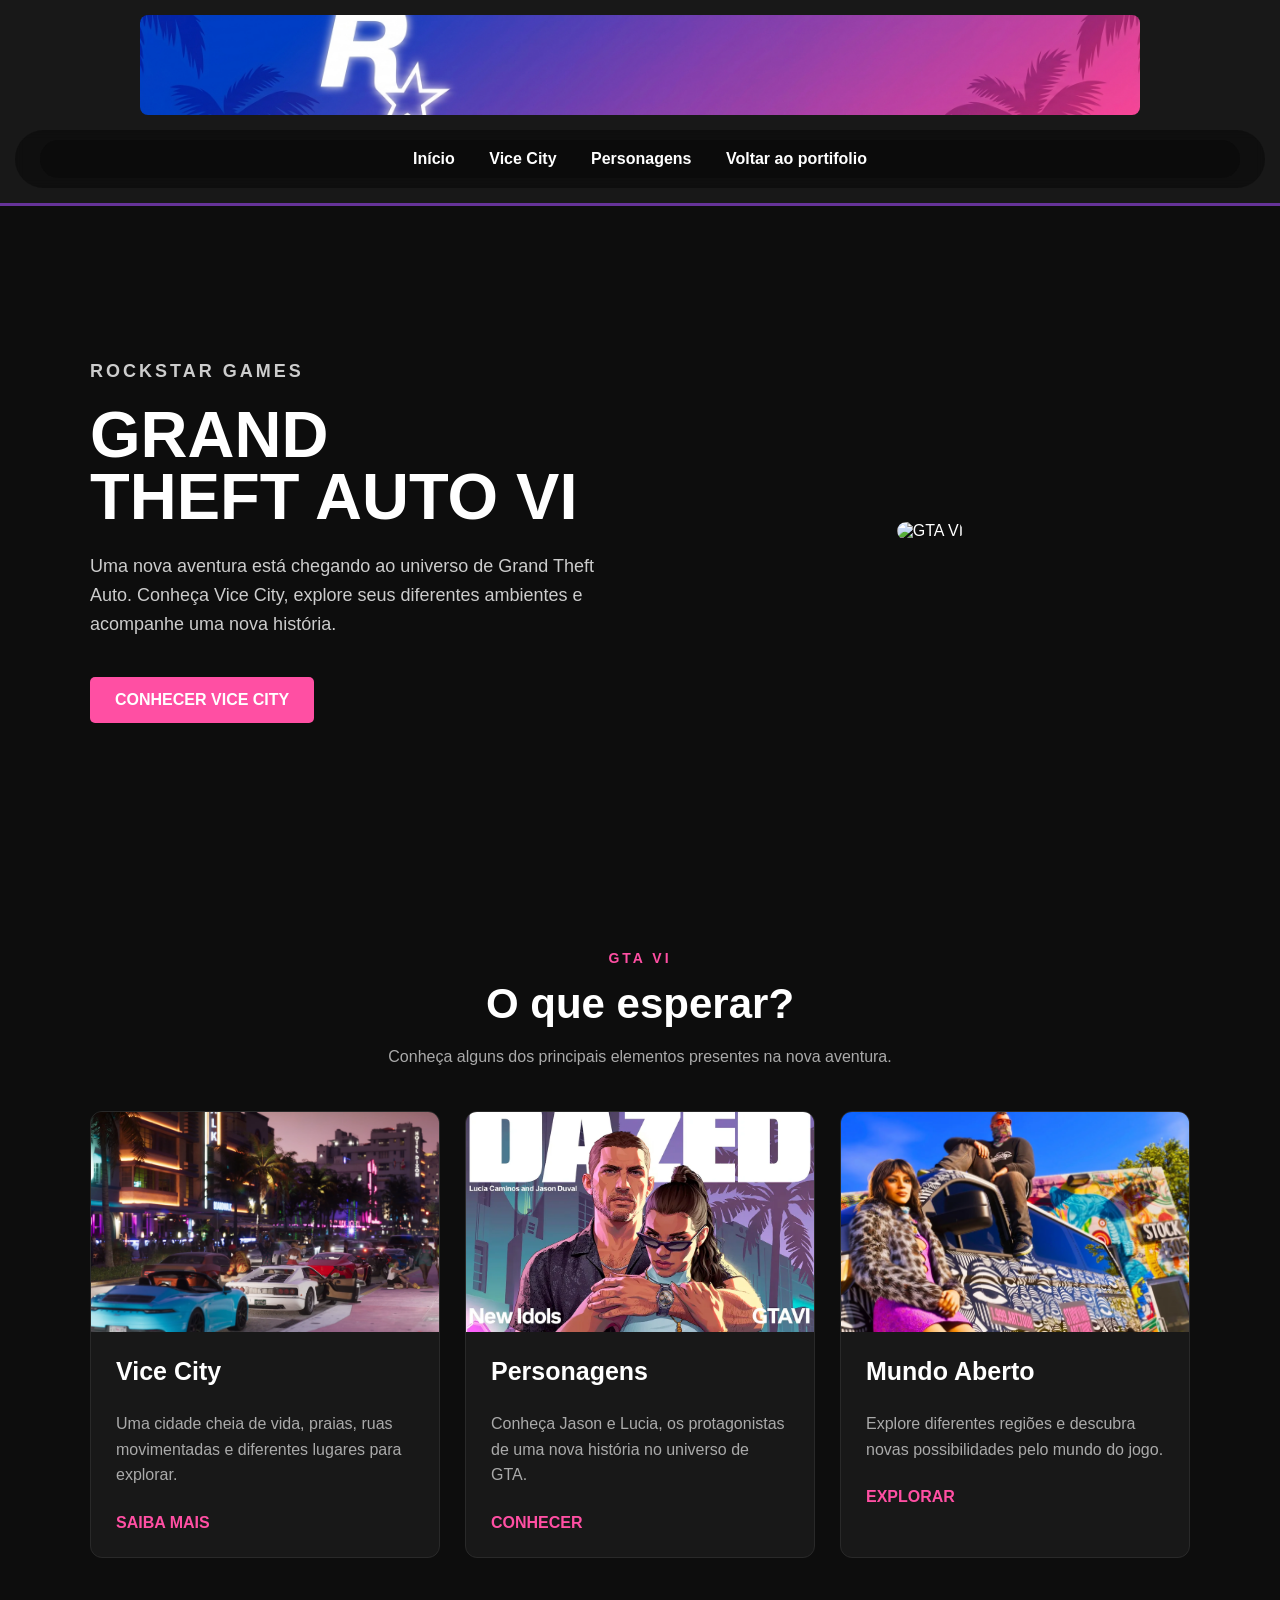
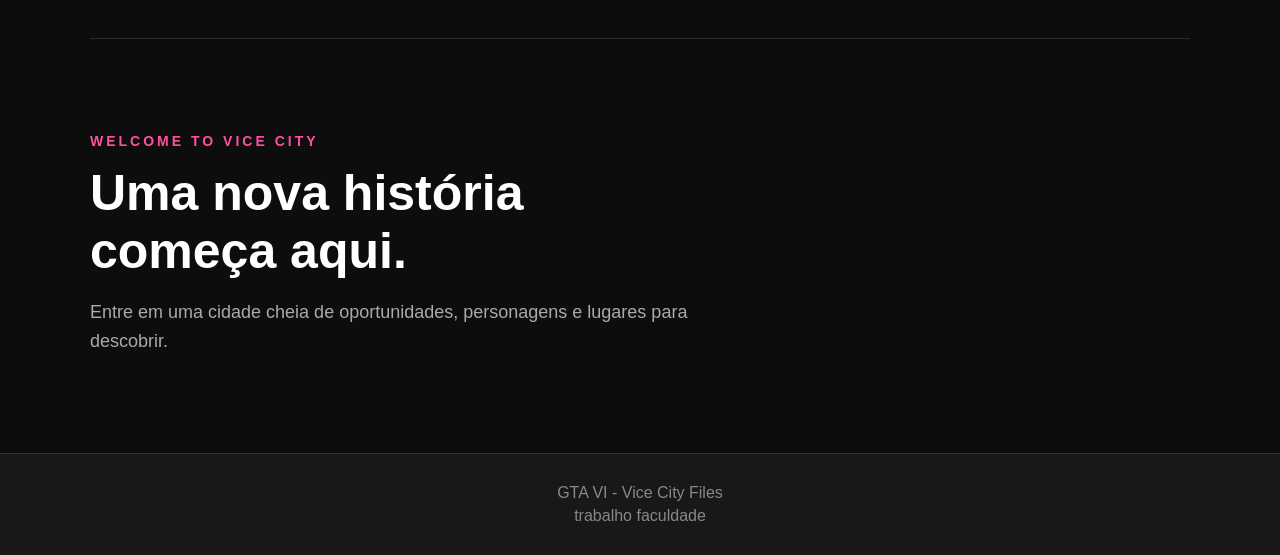
==== index.html @ 4873b263 "Primeiro commit do portfolio" ====
<!doctype html>
<html lang="pt-br">
  <head>
    <meta charset="UTF-8" />
    <meta name="viewport" content="width=device-width, initial-scale=1.0" />
    <title>GTA VI</title>

    <link rel="stylesheet" href="index.css" />
  </head>

  <body>
    <header>
      <img class = "cabecalho" src ="img/logo.jpeg" alt="cabecalho">
      

      <nav>
      <nav>
        <a href="index.html">Início</a>
        <a href="vicecity.html">Vice City</a>
        <a href="personagens.html">Personagens</a>
        <a href="portifolio.html" >Voltar ao portifolio</a>
      </nav>
    </header>

    <main>
      <section class="hero">
        <div class="texto">
          <p class="subtitulo">ROCKSTAR GAMES</p>

          <h2>GRAND<br />THEFT AUTO VI</h2>

          <p>
            Uma nova aventura está chegando ao universo de Grand Theft Auto.
            Conheça Vice City, explore seus diferentes ambientes e acompanhe uma
            nova história.
          </p>

          <a class="botao" href="vicecity.html"> CONHECER VICE CITY </a>
        </div>

        <div class="imagem">
          <img src="img/gtavi.jpg" alt="GTA VI" />
        </div>
      </section>

      <section class="destaques">
        <div class="titulo">
          <p class="subtitulo">GTA VI</p>

          <h2>O que esperar?</h2>

          <p>
            Conheça alguns dos principais elementos presentes na nova aventura.
          </p>
        </div>

        <div class="cards">
          <article class="card">
            <img src="img/cidade.jpg" alt="Vice City" />

            <div class="card-conteudo">
              <h3>Vice City</h3>

              <p>
                Uma cidade cheia de vida, praias, ruas movimentadas e diferentes
                lugares para explorar.
              </p>

              <a href="vicecity.html"> SAIBA MAIS </a>
            </div>
          </article>

          <article class="card">
            <img src="img/jasonelucia.jpg" alt="Jason" />

            <div class="card-conteudo">
              <h3>Personagens</h3>

              <p>
                Conheça Jason e Lucia, os protagonistas de uma nova história no
                universo de GTA.
              </p>

              <a href="personagens.html"> CONHECER </a>
            </div>
          </article>

          <article class="card">
            <img src="img/gta-rockstar.webp" alt="Exploração em GTA VI" />

            <div class="card-conteudo">
              <h3>Mundo Aberto</h3>

              <p>
                Explore diferentes regiões e descubra novas possibilidades pelo
                mundo do jogo.
              </p>

              <a href="explorar.html"> EXPLORAR </a>
            </div>
          </article>
        </div>
      </section>

      <section class="frase">
        <div>
          <p class="subtitulo">WELCOME TO VICE CITY</p>

          <h2>Uma nova história<br />começa aqui.</h2>

          <p>
            Entre em uma cidade cheia de oportunidades, personagens e lugares
            para descobrir.
          </p>
        </div>
      </section>
    </main>

    <footer>
      <p>GTA VI - Vice City Files</p>

      <p>trabalho faculdade</p>
    </footer>
  </body>
</html>
---- index.css ----
* {
  box-sizing: border-box;
}

html {
  scroll-behavior: smooth;
}

body {
  margin: 0;
  background-color: #0d0d0d;
  color: white;
  font-family: Arial, sans-serif;
}

header {
  background-color: #181818;
  padding: 22px;
  text-align: center;
  border-bottom: 1px solid #333;
}

header h1 {
  margin: 0 0 20px;
  font-size: 32px;
  letter-spacing: 4px;
}

nav a {
  color: white;
  text-decoration: none;
  margin: 0 15px;
  transition: 0.3s;
}

nav a:hover {
  color: #ff4fa3;
}

main {
  width: 90%;
  max-width: 1100px;
  margin: auto;
}

.hero {
  min-height: 650px;
  display: flex;
  align-items: center;
  gap: 60px;
  padding: 70px 0;
}

.texto {
  flex: 1;
  animation: aparecer 1s ease;
}

.subtitulo {
  color: #ff4fa3;
  font-size: 14px;
  font-weight: bold;
  letter-spacing: 3px;
}

.hero h2 {
  font-size: 65px;
  line-height: 0.95;
  margin: 15px 0 25px;
}

.hero p {
  color: #ccc;
  font-size: 18px;
  line-height: 1.6;
}

.botao {
  display: inline-block;
  margin-top: 20px;
  padding: 14px 25px;
  background-color: #ff4fa3;
  color: white;
  text-decoration: none;
  font-weight: bold;
  border-radius: 5px;
  transition: 0.3s;
}

.botao:hover {
  background-color: white;
  color: #111;
  transform: translateY(-4px);
}

.imagem {
  flex: 1;
  text-align: center;
  animation: subir 1s ease;
}

.imagem img {
  width: 100%;
  max-width: 550px;
  border-radius: 15px;
  transition: 0.5s;
}

.imagem img:hover {
  transform: scale(1.3);
}

.destaques {
  padding: 80px 0;
}

.titulo {
  text-align: center;
  margin-bottom: 45px;
}

.titulo h2 {
  font-size: 42px;
  margin: 10px 0 20px;
}

.titulo > p:last-child {
  color: #aaa;
}

.cards {
  display: flex;
  gap: 25px;
}

.card {
  flex: 1;
  background-color: #181818;
  border-radius: 12px;
  overflow: hidden;
  border: 1px solid #292929;
  transition: 0.4s;
}

.card:hover {
  transform: translateY(-10px);
  border-color: #ff4fa3;
}

.card img {
  width: 100%;
  height: 220px;
  object-fit: cover;
  display: block;
  transition: 0.5s;
}

.card:hover img {
  transform: scale(1.1);
}

.card-conteudo {
  padding: 25px;
}

.card h3 {
  font-size: 25px;
  margin-top: 0;
}

.card p {
  color: #aaa;
  line-height: 1.6;
}

.card a {
  display: inline-block;
  margin-top: 10px;
  color: #ff4fa3;
  text-decoration: none;
  font-weight: bold;
  transition: 0.3s;
}

.card a:hover {
  color: white;
}

.frase {
  min-height: 400px;
  display: flex;
  align-items: center;
  padding: 80px 0;
  border-top: 1px solid #292929;
}

.frase h2 {
  font-size: 50px;
  margin: 15px 0;
}

.frase p:last-child {
  color: #aaa;
  font-size: 18px;
  line-height: 1.6;
  max-width: 600px;
}

footer {
  background-color: #181818;
  text-align: center;
  padding: 25px;
  border-top: 1px solid #333;
}

footer p {
  color: #888;
  margin: 5px;
}

@keyframes aparecer {
  from {
    opacity: 0;
    transform: translateX(-40px);
  }

  to {
    opacity: 1;
    transform: translateX(0);
  }
}

@keyframes subir {
  from {
    opacity: 0;
    transform: translateY(40px);
  }

  to {
    opacity: 1;
    transform: translateY(0);
  }
}

@media (max-width: 700px) {
  .hero {
    flex-direction: column;
    text-align: center;
  }

  .hero h2 {
    font-size: 45px;
  }

  .cards {
    flex-direction: column;
  }

  .imagem img:hover {
    transform: scale(1.08);
  }

  .frase h2 {
    font-size: 38px;
  }

  nav a {
    margin: 0 5px;
  }
}
header {
  background-color: #181818;
  padding: 15px;
  text-align: center;
  border-bottom: solid rebeccapurple;
}

.cabecalho {
  width: 100%;
  max-width: 1000px;
  height: 100px;
  object-fit: cover;
  display: block;
  margin: 0 auto 15px;
  border-radius: 8px;
}

nav {
  background-color: rgba(13, 13, 13, 0.75);
  padding: 10px 25px;
  border-radius: 30px;
  backdrop-filter: blur(4px);
}

nav a {
  color: white;
  text-decoration: none;
  margin: 0 15px;
  font-weight: bold;
  transition: 0.3s;
}

nav a:hover {
  color: #ff4fa3;
}
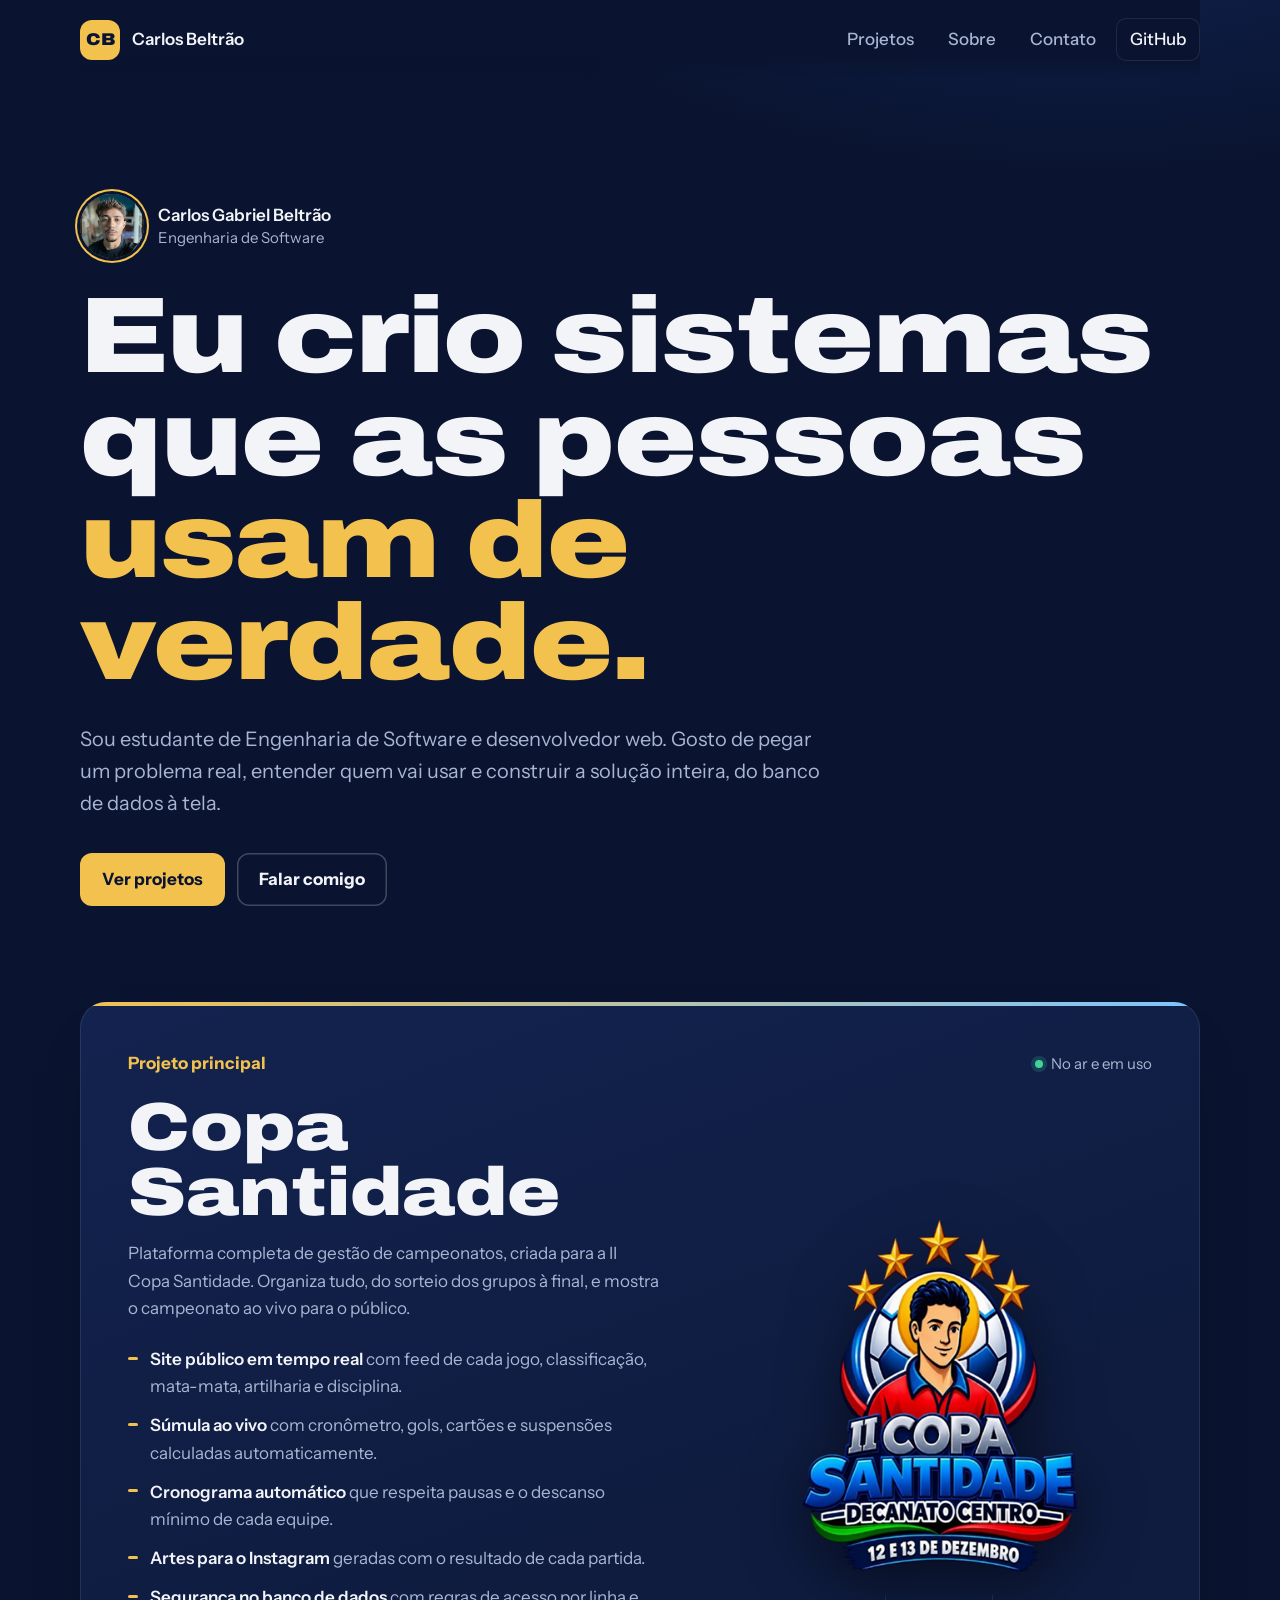
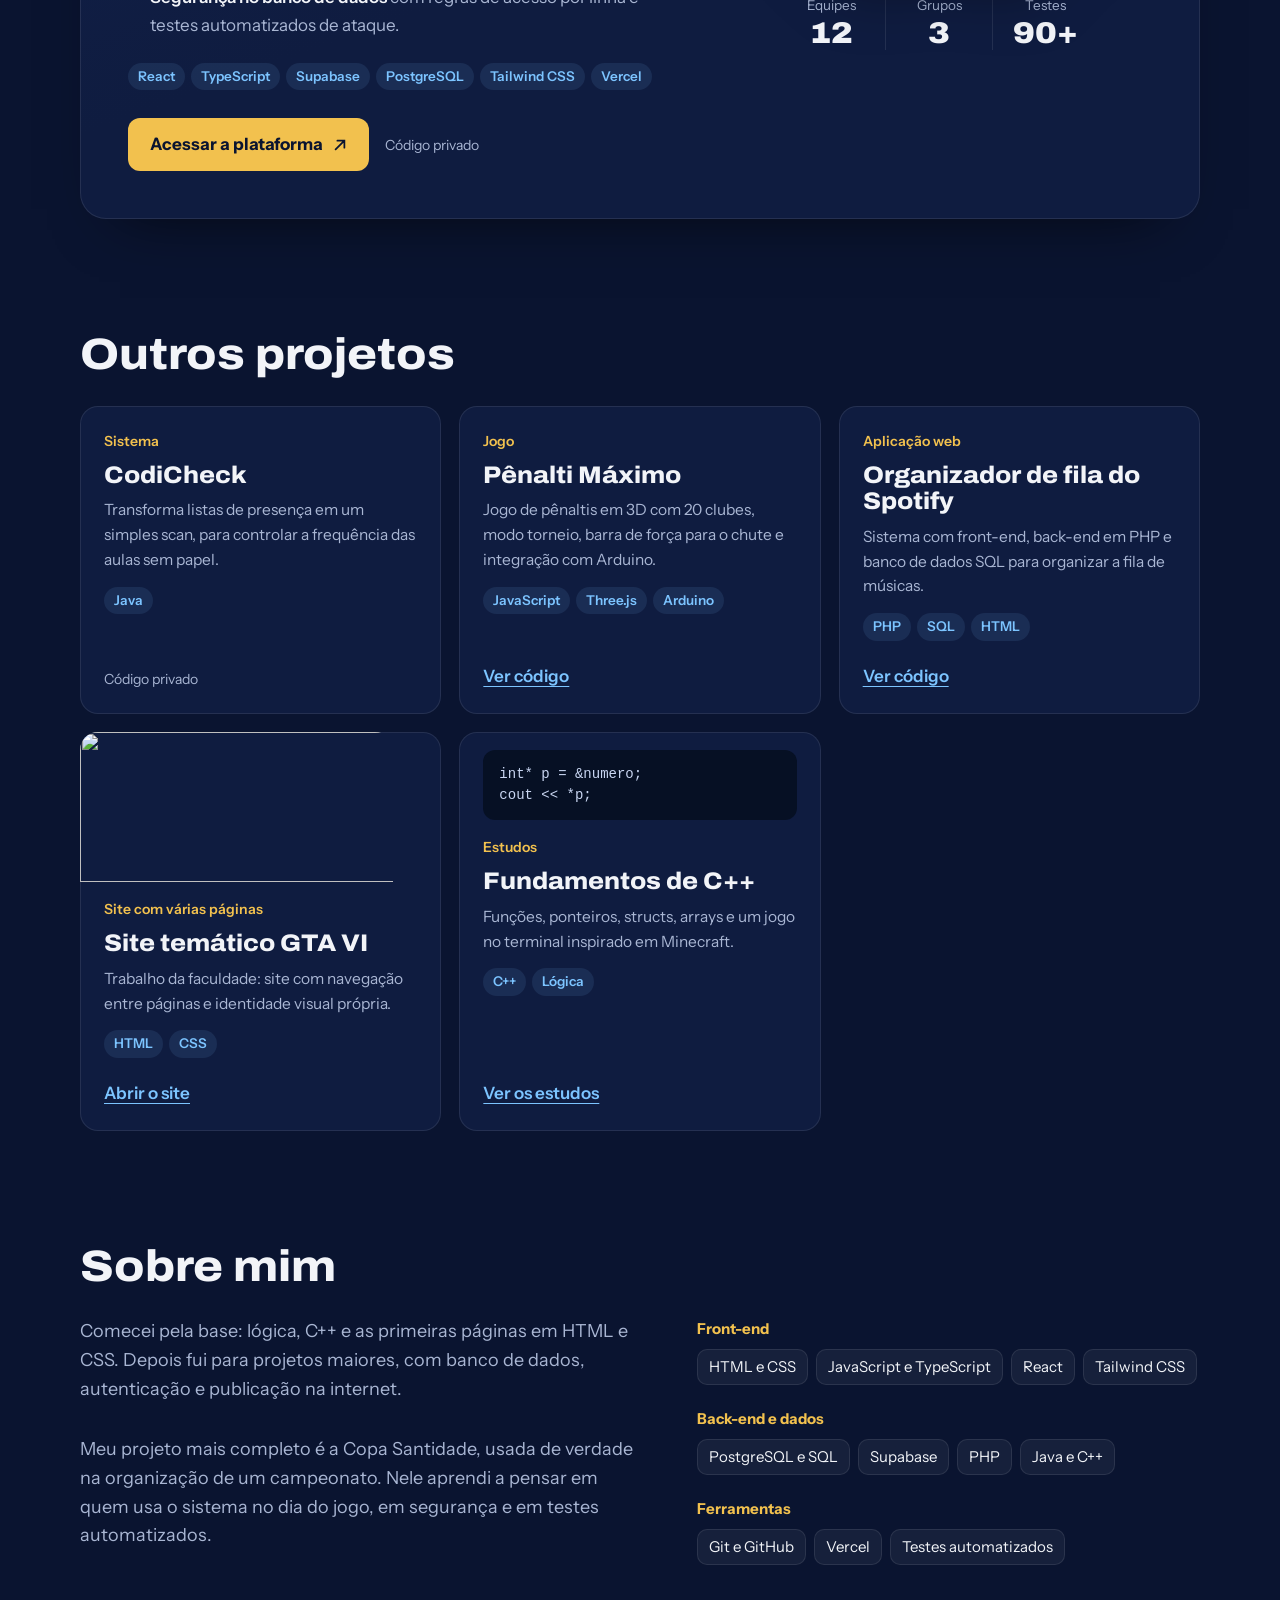
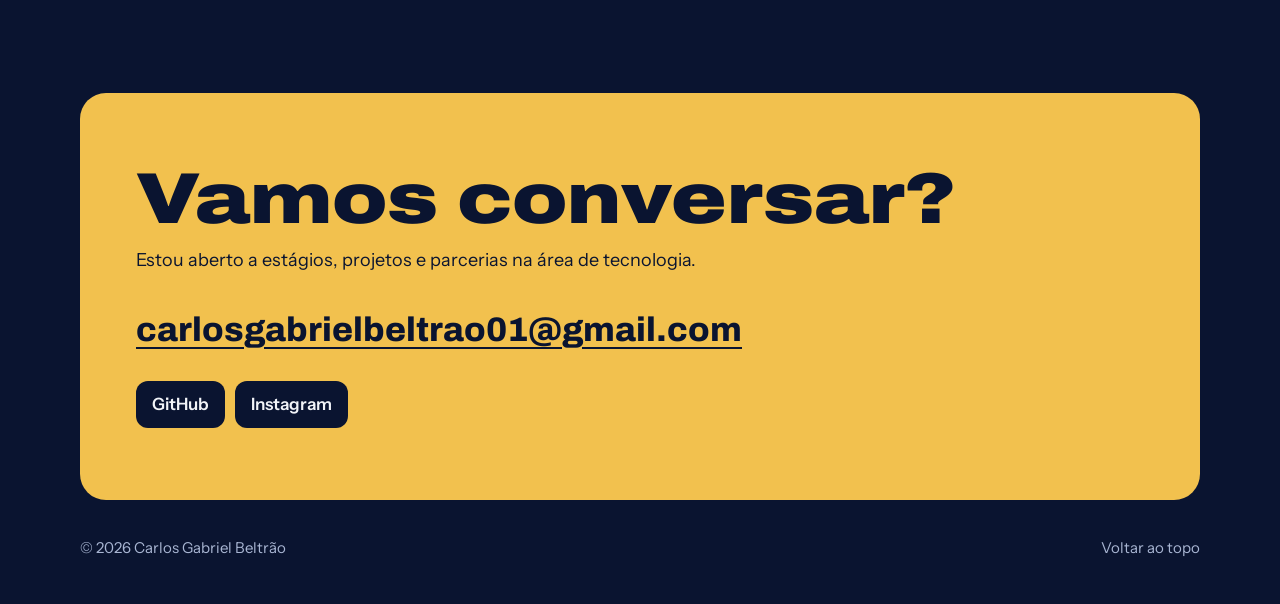
==== commit 5fe53c9f: "Novo portfólio Portfólio redesenhado como página principal, com a Copa Santidade em destaque, projet" ====
--- a/index.html
+++ b/index.html
@@ -1,125 +1,218 @@
-<!doctype html>
-<html lang="pt-br">
-  <head>
-    <meta charset="UTF-8" />
-    <meta name="viewport" content="width=device-width, initial-scale=1.0" />
-    <title>GTA VI</title>
-
-    <link rel="stylesheet" href="index.css" />
-  </head>
-
-  <body>
-    <header>
-      <img class = "cabecalho" src ="img/logo.jpeg" alt="cabecalho">
-      
-
-      <nav>
-      <nav>
-        <a href="index.html">Início</a>
-        <a href="vicecity.html">Vice City</a>
-        <a href="personagens.html">Personagens</a>
-        <a href="portifolio.html" >Voltar ao portifolio</a>
-      </nav>
-    </header>
-
-    <main>
-      <section class="hero">
-        <div class="texto">
-          <p class="subtitulo">ROCKSTAR GAMES</p>
-
-          <h2>GRAND<br />THEFT AUTO VI</h2>
-
+<!DOCTYPE html>
+<html lang="pt-BR">
+<head>
+  <meta charset="UTF-8">
+  <meta name="viewport" content="width=device-width, initial-scale=1.0">
+  <title>Carlos Gabriel Beltrão | Desenvolvedor</title>
+  <meta name="description" content="Portfólio de Carlos Gabriel Beltrão, estudante de Engenharia de Software e desenvolvedor web. Criador da plataforma Copa Santidade.">
+  <meta name="theme-color" content="#0a1430">
+  <meta property="og:title" content="Carlos Gabriel Beltrão | Desenvolvedor">
+  <meta property="og:description" content="Estudante de Engenharia de Software e desenvolvedor web. Criador da plataforma Copa Santidade.">
+  <meta property="og:image" content="img/carlos.jpg">
+  <link rel="icon" href="img/carlos.jpg">
+  <link rel="preconnect" href="https://fonts.googleapis.com">
+  <link rel="preconnect" href="https://fonts.gstatic.com" crossorigin>
+  <link href="https://fonts.googleapis.com/css2?family=Archivo:wdth,wght@62..125,500..900&family=Instrument+Sans:wght@400;500;600;700&display=swap" rel="stylesheet">
+  <link rel="stylesheet" href="portfolio.css">
+</head>
+
+<body>
+  <a class="pular" href="#conteudo">Pular para o conteúdo</a>
+
+  <header class="topo">
+    <a href="#inicio" class="marca" aria-label="Início">
+      <span class="marca-sigla">CB</span>
+      <span class="marca-nome">Carlos Beltrão</span>
+    </a>
+
+    <button class="menu-botao" type="button" aria-expanded="false" aria-controls="menu">
+      <span class="sr">Abrir menu</span>
+      <span class="menu-linhas" aria-hidden="true"></span>
+    </button>
+
+    <nav id="menu" class="menu" aria-label="Navegação principal">
+      <a href="#projetos">Projetos</a>
+      <a href="#sobre">Sobre</a>
+      <a href="#contato">Contato</a>
+      <a class="menu-destaque" href="https://github.com/engsCarlosBeltrao" target="_blank" rel="noopener noreferrer">GitHub</a>
+    </nav>
+  </header>
+
+  <main id="conteudo">
+
+    <section class="hero" id="inicio">
+      <div class="hero-pessoa">
+        <img src="img/carlos.jpg" alt="Foto de Carlos Gabriel Beltrão" width="96" height="96">
+        <p>Carlos Gabriel Beltrão<br><span>Engenharia de Software</span></p>
+      </div>
+
+      <h1>Eu crio sistemas que as pessoas <em>usam de verdade.</em></h1>
+
+      <p class="hero-texto">
+        Sou estudante de Engenharia de Software e desenvolvedor web. Gosto de pegar um problema real,
+        entender quem vai usar e construir a solução inteira, do banco de dados à tela.
+      </p>
+
+      <div class="hero-acoes">
+        <a class="botao" href="#projetos">Ver projetos</a>
+        <a class="botao botao-linha" href="#contato">Falar comigo</a>
+      </div>
+    </section>
+
+    <section class="destaque" id="projetos" aria-labelledby="titulo-copa">
+      <div class="destaque-cabeca">
+        <p class="rotulo">Projeto principal</p>
+        <p class="destaque-status"><span class="ponto" aria-hidden="true"></span>No ar e em uso</p>
+      </div>
+
+      <div class="destaque-corpo">
+        <div class="destaque-texto">
+          <h2 id="titulo-copa">Copa Santidade</h2>
+          <p class="destaque-resumo">
+            Plataforma completa de gestão de campeonatos, criada para a II Copa Santidade.
+            Organiza tudo, do sorteio dos grupos à final, e mostra o campeonato ao vivo para o público.
+          </p>
+
+          <ul class="lista-recursos">
+            <li><strong>Site público em tempo real</strong> com feed de cada jogo, classificação, mata-mata, artilharia e disciplina.</li>
+            <li><strong>Súmula ao vivo</strong> com cronômetro, gols, cartões e suspensões calculadas automaticamente.</li>
+            <li><strong>Cronograma automático</strong> que respeita pausas e o descanso mínimo de cada equipe.</li>
+            <li><strong>Artes para o Instagram</strong> geradas com o resultado de cada partida.</li>
+            <li><strong>Segurança no banco de dados</strong> com regras de acesso por linha e testes automatizados de ataque.</li>
+          </ul>
+
+          <ul class="tags" aria-label="Tecnologias">
+            <li>React</li><li>TypeScript</li><li>Supabase</li><li>PostgreSQL</li><li>Tailwind CSS</li><li>Vercel</li>
+          </ul>
+
+          <div class="destaque-acoes">
+            <a class="botao" href="https://copa-santidade.vercel.app" target="_blank" rel="noopener noreferrer">
+              Acessar a plataforma
+              <svg viewBox="0 0 16 16" aria-hidden="true"><path d="M5 3h8v8M13 3 3 13" /></svg>
+            </a>
+            <span class="nota">Código privado</span>
+          </div>
+        </div>
+
+        <figure class="destaque-visual" aria-hidden="true">
+          <img src="img/copa-santidade.png" alt="" width="360" height="360">
+          <dl class="numeros">
+            <div><dt>Equipes</dt><dd>12</dd></div>
+            <div><dt>Grupos</dt><dd>3</dd></div>
+            <div><dt>Testes</dt><dd>90+</dd></div>
+          </dl>
+        </figure>
+      </div>
+    </section>
+
+    <section class="projetos" aria-labelledby="titulo-projetos">
+      <h2 class="titulo-secao" id="titulo-projetos">Outros projetos</h2>
+
+      <div class="grade">
+        <article class="cartao">
+          <p class="cartao-tipo">Sistema</p>
+          <h3>CodiCheck</h3>
+          <p>Transforma listas de presença em um simples scan, para controlar a frequência das aulas sem papel.</p>
+          <ul class="tags"><li>Java</li></ul>
+          <p class="cartao-links"><span class="nota">Código privado</span></p>
+        </article>
+
+        <article class="cartao">
+          <p class="cartao-tipo">Jogo</p>
+          <h3>Pênalti Máximo</h3>
+          <p>Jogo de pênaltis em 3D com 20 clubes, modo torneio, barra de força para o chute e integração com Arduino.</p>
+          <ul class="tags"><li>JavaScript</li><li>Three.js</li><li>Arduino</li></ul>
+          <p class="cartao-links"><a href="https://github.com/engsCarlosBeltrao/Penalti-maximo" target="_blank" rel="noopener noreferrer">Ver código</a></p>
+        </article>
+
+        <article class="cartao">
+          <p class="cartao-tipo">Aplicação web</p>
+          <h3>Organizador de fila do Spotify</h3>
+          <p>Sistema com front-end, back-end em PHP e banco de dados SQL para organizar a fila de músicas.</p>
+          <ul class="tags"><li>PHP</li><li>SQL</li><li>HTML</li></ul>
+          <p class="cartao-links"><a href="https://github.com/engsCarlosBeltrao/Organizador-de-fila-spotify" target="_blank" rel="noopener noreferrer">Ver código</a></p>
+        </article>
+
+
+        <article class="cartao cartao-imagem">
+          <img src="img/gtavi.jpg" alt="" loading="lazy">
+          <p class="cartao-tipo">Site com várias páginas</p>
+          <h3>Site temático GTA VI</h3>
+          <p>Trabalho da faculdade: site com navegação entre páginas e identidade visual própria.</p>
+          <ul class="tags"><li>HTML</li><li>CSS</li></ul>
+          <p class="cartao-links"><a href="gta6.html">Abrir o site</a></p>
+        </article>
+
+        <article class="cartao cartao-codigo">
+          <pre aria-hidden="true"><code>int* p = &amp;numero;
+cout &lt;&lt; *p;</code></pre>
+          <p class="cartao-tipo">Estudos</p>
+          <h3>Fundamentos de C++</h3>
+          <p>Funções, ponteiros, structs, arrays e um jogo no terminal inspirado em Minecraft.</p>
+          <ul class="tags"><li>C++</li><li>Lógica</li></ul>
+          <p class="cartao-links"><a href="cpp.html">Ver os estudos</a></p>
+        </article>
+      </div>
+    </section>
+
+    <section class="sobre" id="sobre" aria-labelledby="titulo-sobre">
+      <h2 class="titulo-secao" id="titulo-sobre">Sobre mim</h2>
+
+      <div class="sobre-colunas">
+        <div class="sobre-texto">
           <p>
-            Uma nova aventura está chegando ao universo de Grand Theft Auto.
-            Conheça Vice City, explore seus diferentes ambientes e acompanhe uma
-            nova história.
+            Comecei pela base: lógica, C++ e as primeiras páginas em HTML e CSS. Depois fui para projetos maiores,
+            com banco de dados, autenticação e publicação na internet.
           </p>
-
-          <a class="botao" href="vicecity.html"> CONHECER VICE CITY </a>
-        </div>
-
-        <div class="imagem">
-          <img src="img/gtavi.jpg" alt="GTA VI" />
-        </div>
-      </section>
-
-      <section class="destaques">
-        <div class="titulo">
-          <p class="subtitulo">GTA VI</p>
-
-          <h2>O que esperar?</h2>
-
           <p>
-            Conheça alguns dos principais elementos presentes na nova aventura.
+            Meu projeto mais completo é a Copa Santidade, usada de verdade na organização de um campeonato.
+            Nele aprendi a pensar em quem usa o sistema no dia do jogo, em segurança e em testes automatizados.
           </p>
         </div>
 
-        <div class="cards">
-          <article class="card">
-            <img src="img/cidade.jpg" alt="Vice City" />
-
-            <div class="card-conteudo">
-              <h3>Vice City</h3>
-
-              <p>
-                Uma cidade cheia de vida, praias, ruas movimentadas e diferentes
-                lugares para explorar.
-              </p>
-
-              <a href="vicecity.html"> SAIBA MAIS </a>
-            </div>
-          </article>
-
-          <article class="card">
-            <img src="img/jasonelucia.jpg" alt="Jason" />
-
-            <div class="card-conteudo">
-              <h3>Personagens</h3>
-
-              <p>
-                Conheça Jason e Lucia, os protagonistas de uma nova história no
-                universo de GTA.
-              </p>
-
-              <a href="personagens.html"> CONHECER </a>
-            </div>
-          </article>
-
-          <article class="card">
-            <img src="img/gta-rockstar.webp" alt="Exploração em GTA VI" />
-
-            <div class="card-conteudo">
-              <h3>Mundo Aberto</h3>
-
-              <p>
-                Explore diferentes regiões e descubra novas possibilidades pelo
-                mundo do jogo.
-              </p>
-
-              <a href="explorar.html"> EXPLORAR </a>
-            </div>
-          </article>
+        <div class="habilidades">
+          <div>
+            <h3>Front-end</h3>
+            <ul><li>HTML e CSS</li><li>JavaScript e TypeScript</li><li>React</li><li>Tailwind CSS</li></ul>
+          </div>
+          <div>
+            <h3>Back-end e dados</h3>
+            <ul><li>PostgreSQL e SQL</li><li>Supabase</li><li>PHP</li><li>Java e C++</li></ul>
+          </div>
+          <div>
+            <h3>Ferramentas</h3>
+            <ul><li>Git e GitHub</li><li>Vercel</li><li>Testes automatizados</li></ul>
+          </div>
         </div>
-      </section>
-
-      <section class="frase">
-        <div>
-          <p class="subtitulo">WELCOME TO VICE CITY</p>
-
-          <h2>Uma nova história<br />começa aqui.</h2>
-
-          <p>
-            Entre em uma cidade cheia de oportunidades, personagens e lugares
-            para descobrir.
-          </p>
-        </div>
-      </section>
-    </main>
-
-    <footer>
-      <p>GTA VI - Vice City Files</p>
-
-      <p>trabalho faculdade</p>
-    </footer>
-  </body>
+      </div>
+    </section>
+
+    <section class="contato" id="contato" aria-labelledby="titulo-contato">
+      <h2 id="titulo-contato">Vamos conversar?</h2>
+      <p>Estou aberto a estágios, projetos e parcerias na área de tecnologia.</p>
+      <a class="contato-email" href="mailto:carlosgabrielbeltrao01@gmail.com">carlosgabrielbeltrao01@gmail.com</a>
+      <ul class="contato-redes">
+        <li><a href="https://github.com/engsCarlosBeltrao" target="_blank" rel="noopener noreferrer">GitHub</a></li>
+        <li><a href="https://www.instagram.com/gabriel_beltraozz/" target="_blank" rel="noopener noreferrer">Instagram</a></li>
+      </ul>
+    </section>
+  </main>
+
+  <footer class="rodape">
+    <p>© 2026 Carlos Gabriel Beltrão</p>
+    <a href="#inicio">Voltar ao topo</a>
+  </footer>
+
+  <script>
+    const botao = document.querySelector('.menu-botao');
+    const menu = document.getElementById('menu');
+    const fechar = () => { botao.setAttribute('aria-expanded', 'false'); menu.classList.remove('aberto'); };
+    botao.addEventListener('click', () => {
+      const aberto = botao.getAttribute('aria-expanded') === 'true';
+      botao.setAttribute('aria-expanded', String(!aberto));
+      menu.classList.toggle('aberto', !aberto);
+    });
+    menu.querySelectorAll('a').forEach((a) => a.addEventListener('click', fechar));
+  </script>
+</body>
 </html>
--- a/portfolio.css
+++ b/portfolio.css
@@ -0,0 +1,216 @@
+:root {
+  --fundo: #0a1430;
+  --fundo-2: #0f1c40;
+  --superficie: #13234f;
+  --linha: rgb(255 255 255 / 0.09);
+  --texto: #f2f4f8;
+  --texto-2: #a9b6d3;
+  --ouro: #f2c14e;
+  --azul: #7cc4ff;
+  --display: "Archivo", "Arial Narrow", sans-serif;
+  --corpo: "Instrument Sans", system-ui, sans-serif;
+  --largura: 1120px;
+  --raio: 18px;
+}
+
+* { box-sizing: border-box; margin: 0; padding: 0; }
+html { scroll-behavior: smooth; scroll-padding-top: 88px; }
+body {
+  background:
+    radial-gradient(60rem 30rem at 85% -10rem, rgb(47 107 255 / 0.18), transparent 70%),
+    var(--fundo);
+  background-repeat: no-repeat;
+  color: var(--texto);
+  font-family: var(--corpo);
+  font-size: 17px;
+  line-height: 1.6;
+  -webkit-font-smoothing: antialiased;
+}
+img { display: block; max-width: 100%; }
+a { color: inherit; }
+ul { list-style: none; }
+:focus-visible { outline: 2px solid var(--azul); outline-offset: 3px; border-radius: 6px; }
+::selection { background: var(--ouro); color: var(--fundo); }
+
+.sr { position: absolute; width: 1px; height: 1px; overflow: hidden; clip: rect(0 0 0 0); }
+.pular { position: absolute; left: 16px; top: -60px; z-index: 50; padding: 10px 16px; border-radius: 10px; background: var(--ouro); color: var(--fundo); font-weight: 700; text-decoration: none; }
+.pular:focus { top: 12px; }
+
+main, .topo, .rodape { width: min(var(--largura), 100% - 32px); margin-inline: auto; }
+
+/* Topo */
+.topo {
+  position: sticky; top: 0; z-index: 20;
+  display: flex; align-items: center; justify-content: space-between; gap: 16px;
+  padding: 18px 0;
+  background: linear-gradient(var(--fundo) 70%, transparent);
+}
+.marca { display: inline-flex; align-items: center; gap: 12px; text-decoration: none; }
+.marca-sigla {
+  display: grid; place-items: center; width: 40px; height: 40px; border-radius: 12px;
+  background: var(--ouro); color: var(--fundo);
+  font-family: var(--display); font-weight: 900; font-stretch: 112%; font-size: 17px;
+}
+.marca-nome { font-weight: 600; }
+.menu { display: flex; align-items: center; gap: 6px; }
+.menu a { padding: 8px 14px; border-radius: 10px; color: var(--texto-2); font-weight: 500; text-decoration: none; transition: color .15s, background-color .15s; }
+.menu a:hover { color: var(--texto); background: rgb(255 255 255 / 0.06); }
+.menu .menu-destaque { color: var(--texto); box-shadow: inset 0 0 0 1px var(--linha); }
+.menu-botao { display: none; }
+
+/* Botões e etiquetas */
+.botao {
+  display: inline-flex; align-items: center; gap: 10px;
+  padding: 13px 22px; border-radius: 12px;
+  background: var(--ouro); color: var(--fundo);
+  font-weight: 700; text-decoration: none;
+  transition: transform .15s, background-color .15s;
+}
+.botao:hover { background: #f7d06f; transform: translateY(-1px); }
+.botao svg { width: 14px; height: 14px; fill: none; stroke: currentColor; stroke-width: 2; stroke-linecap: round; }
+.botao-linha { background: transparent; color: var(--texto); box-shadow: inset 0 0 0 1.5px rgb(255 255 255 / 0.22); }
+.botao-linha:hover { background: rgb(255 255 255 / 0.06); }
+.tags { display: flex; flex-wrap: wrap; gap: 6px; }
+.tags li { padding: 3px 10px; border-radius: 999px; background: rgb(124 196 255 / 0.1); color: var(--azul); font-size: 13.5px; font-weight: 600; }
+.nota { color: var(--texto-2); font-size: 14px; }
+.titulo-secao { font-family: var(--display); font-weight: 800; font-stretch: 110%; font-size: clamp(30px, 4vw, 44px); line-height: 1.05; margin-bottom: 28px; }
+
+/* Hero */
+.hero { padding: clamp(48px, 9vw, 120px) 0 clamp(56px, 8vw, 96px); }
+.hero-pessoa { display: flex; align-items: center; gap: 14px; margin-bottom: 28px; }
+.hero-pessoa img { width: 64px; height: 64px; border-radius: 50%; object-fit: cover; box-shadow: 0 0 0 3px var(--fundo), 0 0 0 5px var(--ouro); }
+.hero-pessoa p { font-weight: 600; line-height: 1.3; }
+.hero-pessoa span { color: var(--texto-2); font-weight: 400; font-size: 15px; }
+.hero h1 {
+  max-width: 15ch;
+  font-family: var(--display); font-weight: 900; font-stretch: 118%;
+  font-size: clamp(42px, 8.4vw, 108px); line-height: 0.95; letter-spacing: -0.01em;
+}
+.hero h1 em { font-style: normal; color: var(--ouro); }
+.hero-texto { max-width: 58ch; margin-top: 28px; color: var(--texto-2); font-size: clamp(17px, 1.6vw, 20px); }
+.hero-acoes { display: flex; flex-wrap: wrap; gap: 12px; margin-top: 34px; }
+
+/* Entrada única da página, só no topo */
+@keyframes surgir { from { opacity: 0; transform: translateY(14px); } to { opacity: 1; transform: none; } }
+.hero > * { animation: surgir .7s cubic-bezier(.2,.7,.2,1) both; }
+.hero > :nth-child(2) { animation-delay: .08s; }
+.hero > :nth-child(3) { animation-delay: .16s; }
+.hero > :nth-child(4) { animation-delay: .24s; }
+
+/* Projeto principal */
+.destaque {
+  position: relative; overflow: hidden;
+  border-radius: 26px;
+  background: linear-gradient(160deg, var(--superficie), var(--fundo-2) 60%);
+  box-shadow: inset 0 0 0 1px var(--linha), 0 30px 60px -40px rgb(0 0 0 / .8);
+  padding: clamp(24px, 4vw, 48px);
+}
+.destaque::before { content: ""; position: absolute; inset: 0 0 auto; height: 4px; background: linear-gradient(90deg, var(--ouro), var(--azul)); }
+.destaque-cabeca { display: flex; flex-wrap: wrap; justify-content: space-between; gap: 12px; margin-bottom: 18px; }
+.rotulo { color: var(--ouro); font-weight: 700; }
+.destaque-status { display: inline-flex; align-items: center; gap: 8px; color: var(--texto-2); font-size: 15px; }
+.ponto { width: 8px; height: 8px; border-radius: 50%; background: #3fd49b; box-shadow: 0 0 0 4px rgb(63 212 155 / .18); }
+.destaque-corpo { display: grid; grid-template-columns: minmax(0, 1.25fr) minmax(0, 1fr); gap: clamp(28px, 5vw, 64px); align-items: center; }
+.destaque h2 { font-family: var(--display); font-weight: 900; font-stretch: 120%; font-size: clamp(38px, 5.6vw, 68px); line-height: 0.95; }
+.destaque-resumo { margin-top: 16px; color: var(--texto-2); max-width: 54ch; }
+.lista-recursos { display: grid; gap: 12px; margin: 24px 0; }
+.lista-recursos li { position: relative; padding-left: 22px; color: var(--texto-2); }
+.lista-recursos li::before { content: ""; position: absolute; left: 0; top: 0.62em; width: 10px; height: 3px; border-radius: 2px; background: var(--ouro); }
+.lista-recursos strong { color: var(--texto); font-weight: 600; }
+.destaque-acoes { display: flex; flex-wrap: wrap; align-items: center; gap: 16px; margin-top: 28px; }
+
+.destaque-visual { position: relative; display: grid; justify-items: center; gap: 18px; }
+.destaque-visual img { width: min(78%, 300px); filter: drop-shadow(0 18px 30px rgb(0 0 0 / .5)); }
+.numeros { display: grid; grid-template-columns: repeat(3, 1fr); width: min(100%, 320px); text-align: center; }
+.numeros div + div { border-left: 1px solid var(--linha); }
+.numeros dt { color: var(--texto-2); font-size: 13.5px; }
+.numeros dd { font-family: var(--display); font-weight: 900; font-stretch: 110%; font-size: 30px; line-height: 1.1; }
+
+/* Outros projetos */
+.projetos { padding: clamp(64px, 9vw, 112px) 0 0; }
+.grade { display: grid; grid-template-columns: repeat(auto-fill, minmax(290px, 1fr)); gap: 18px; }
+.cartao {
+  display: flex; flex-direction: column; gap: 10px;
+  padding: 24px; border-radius: var(--raio);
+  background: var(--fundo-2); box-shadow: inset 0 0 0 1px var(--linha);
+  transition: box-shadow .2s, transform .2s;
+}
+.cartao:hover { box-shadow: inset 0 0 0 1px rgb(124 196 255 / .35); transform: translateY(-2px); }
+.cartao-tipo { color: var(--ouro); font-size: 14px; font-weight: 600; }
+.cartao h3 { font-family: var(--display); font-weight: 800; font-stretch: 108%; font-size: 24px; line-height: 1.1; }
+.cartao > p:not(.cartao-tipo):not(.cartao-links) { color: var(--texto-2); font-size: 15.5px; }
+.cartao .tags { margin-top: 4px; }
+.cartao-links { display: flex; flex-wrap: wrap; gap: 16px; margin-top: auto; padding-top: 12px; }
+.cartao-links a { color: var(--azul); font-weight: 600; text-decoration: underline; text-underline-offset: 4px; text-decoration-thickness: 1px; }
+.cartao-links a:hover { color: var(--texto); }
+.cartao-imagem img { width: calc(100% + 48px); margin: -24px -24px 6px; height: 150px; object-fit: cover; border-radius: var(--raio) var(--raio) 0 0; }
+.cartao-codigo pre {
+  margin: -6px 0 6px; padding: 14px 16px; border-radius: 12px;
+  background: #061024; color: #c9d6f2; font-size: 14px; line-height: 1.5; overflow-x: auto;
+}
+
+/* Sobre */
+.sobre { padding: clamp(64px, 9vw, 112px) 0 0; }
+.sobre-colunas { display: grid; grid-template-columns: minmax(0, 1.1fr) minmax(0, 1fr); gap: clamp(28px, 5vw, 64px); }
+.sobre-texto { display: grid; gap: 16px; color: var(--texto-2); font-size: 18px; max-width: 60ch; }
+.habilidades { display: grid; gap: 22px; }
+.habilidades h3 { font-size: 15px; color: var(--ouro); font-weight: 700; margin-bottom: 8px; }
+.habilidades ul { display: flex; flex-wrap: wrap; gap: 8px; }
+.habilidades li { padding: 6px 12px; border-radius: 10px; background: rgb(255 255 255 / 0.05); box-shadow: inset 0 0 0 1px var(--linha); font-size: 15px; }
+
+/* Contato */
+.contato { margin: clamp(72px, 10vw, 128px) 0 0; padding: clamp(40px, 6vw, 72px) clamp(24px, 5vw, 56px); border-radius: 26px; background: var(--ouro); color: var(--fundo); }
+.contato h2 { font-family: var(--display); font-weight: 900; font-stretch: 118%; font-size: clamp(36px, 6vw, 72px); line-height: 0.95; }
+.contato > p { margin-top: 12px; font-size: 18px; max-width: 48ch; }
+.contato-email {
+  display: inline-block; margin-top: 28px;
+  font-family: var(--display); font-weight: 800; font-stretch: 100%;
+  font-size: clamp(19px, 3.2vw, 34px); text-decoration: underline; text-underline-offset: 6px; text-decoration-thickness: 2px;
+  overflow-wrap: anywhere;
+}
+.contato-redes { display: flex; gap: 10px; margin-top: 24px; }
+.contato-redes a { display: inline-block; padding: 10px 16px; border-radius: 12px; background: var(--fundo); color: var(--texto); font-weight: 600; text-decoration: none; }
+.contato-redes a:hover { background: var(--fundo-2); }
+
+/* Rodapé */
+.rodape { display: flex; justify-content: space-between; gap: 16px; padding: 36px 0 44px; color: var(--texto-2); font-size: 15px; }
+.rodape a { text-decoration: none; }
+.rodape a:hover { color: var(--texto); }
+
+/* Celular */
+@media (max-width: 820px) {
+  .destaque-corpo, .sobre-colunas { grid-template-columns: 1fr; }
+  .destaque-visual { order: -1; }
+  .destaque-visual img { width: 180px; }
+}
+@media (max-width: 680px) {
+  body { font-size: 16px; }
+  .marca-nome { display: none; }
+  .menu-botao {
+    display: grid; place-items: center; width: 44px; height: 44px; border: 0; border-radius: 12px;
+    background: rgb(255 255 255 / 0.06); cursor: pointer;
+  }
+  .menu-linhas, .menu-linhas::before, .menu-linhas::after { display: block; width: 18px; height: 2px; border-radius: 2px; background: var(--texto); transition: transform .2s; }
+  .menu-linhas { position: relative; }
+  .menu-linhas::before, .menu-linhas::after { content: ""; position: absolute; left: 0; }
+  .menu-linhas::before { top: -6px; }
+  .menu-linhas::after { top: 6px; }
+  .menu-botao[aria-expanded="true"] .menu-linhas { background: transparent; }
+  .menu-botao[aria-expanded="true"] .menu-linhas::before { transform: translateY(6px) rotate(45deg); }
+  .menu-botao[aria-expanded="true"] .menu-linhas::after { transform: translateY(-6px) rotate(-45deg); }
+  .menu {
+    position: absolute; top: 100%; left: 0; right: 0;
+    display: none; flex-direction: column; align-items: stretch; gap: 4px;
+    padding: 10px; border-radius: 16px; background: var(--fundo-2); box-shadow: inset 0 0 0 1px var(--linha), 0 20px 40px -20px #000;
+  }
+  .menu.aberto { display: flex; }
+  .menu a { padding: 12px 14px; }
+  .hero-acoes .botao { flex: 1 1 auto; justify-content: center; }
+  .rodape { flex-direction: column; }
+}
+
+@media (prefers-reduced-motion: reduce) {
+  html { scroll-behavior: auto; }
+  .hero > * { animation: none; }
+  .botao, .cartao { transition: none; }
+}
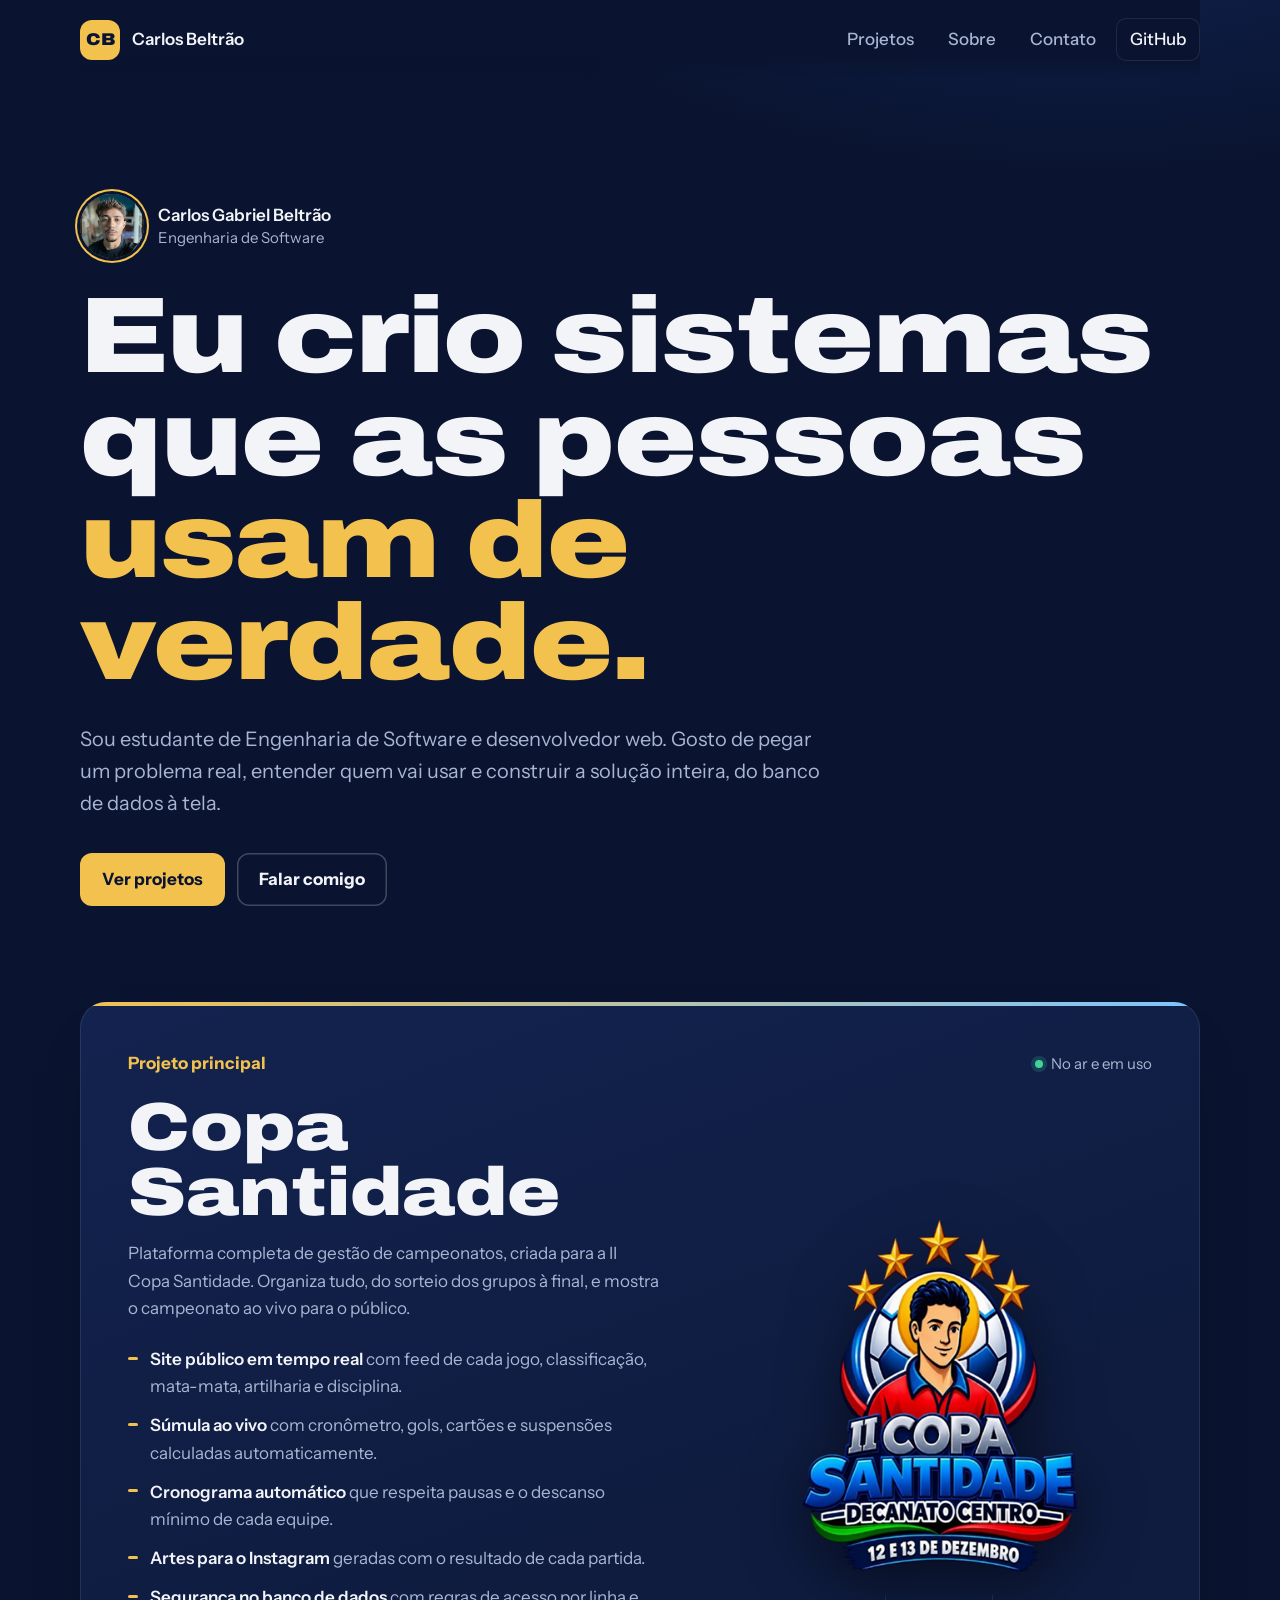
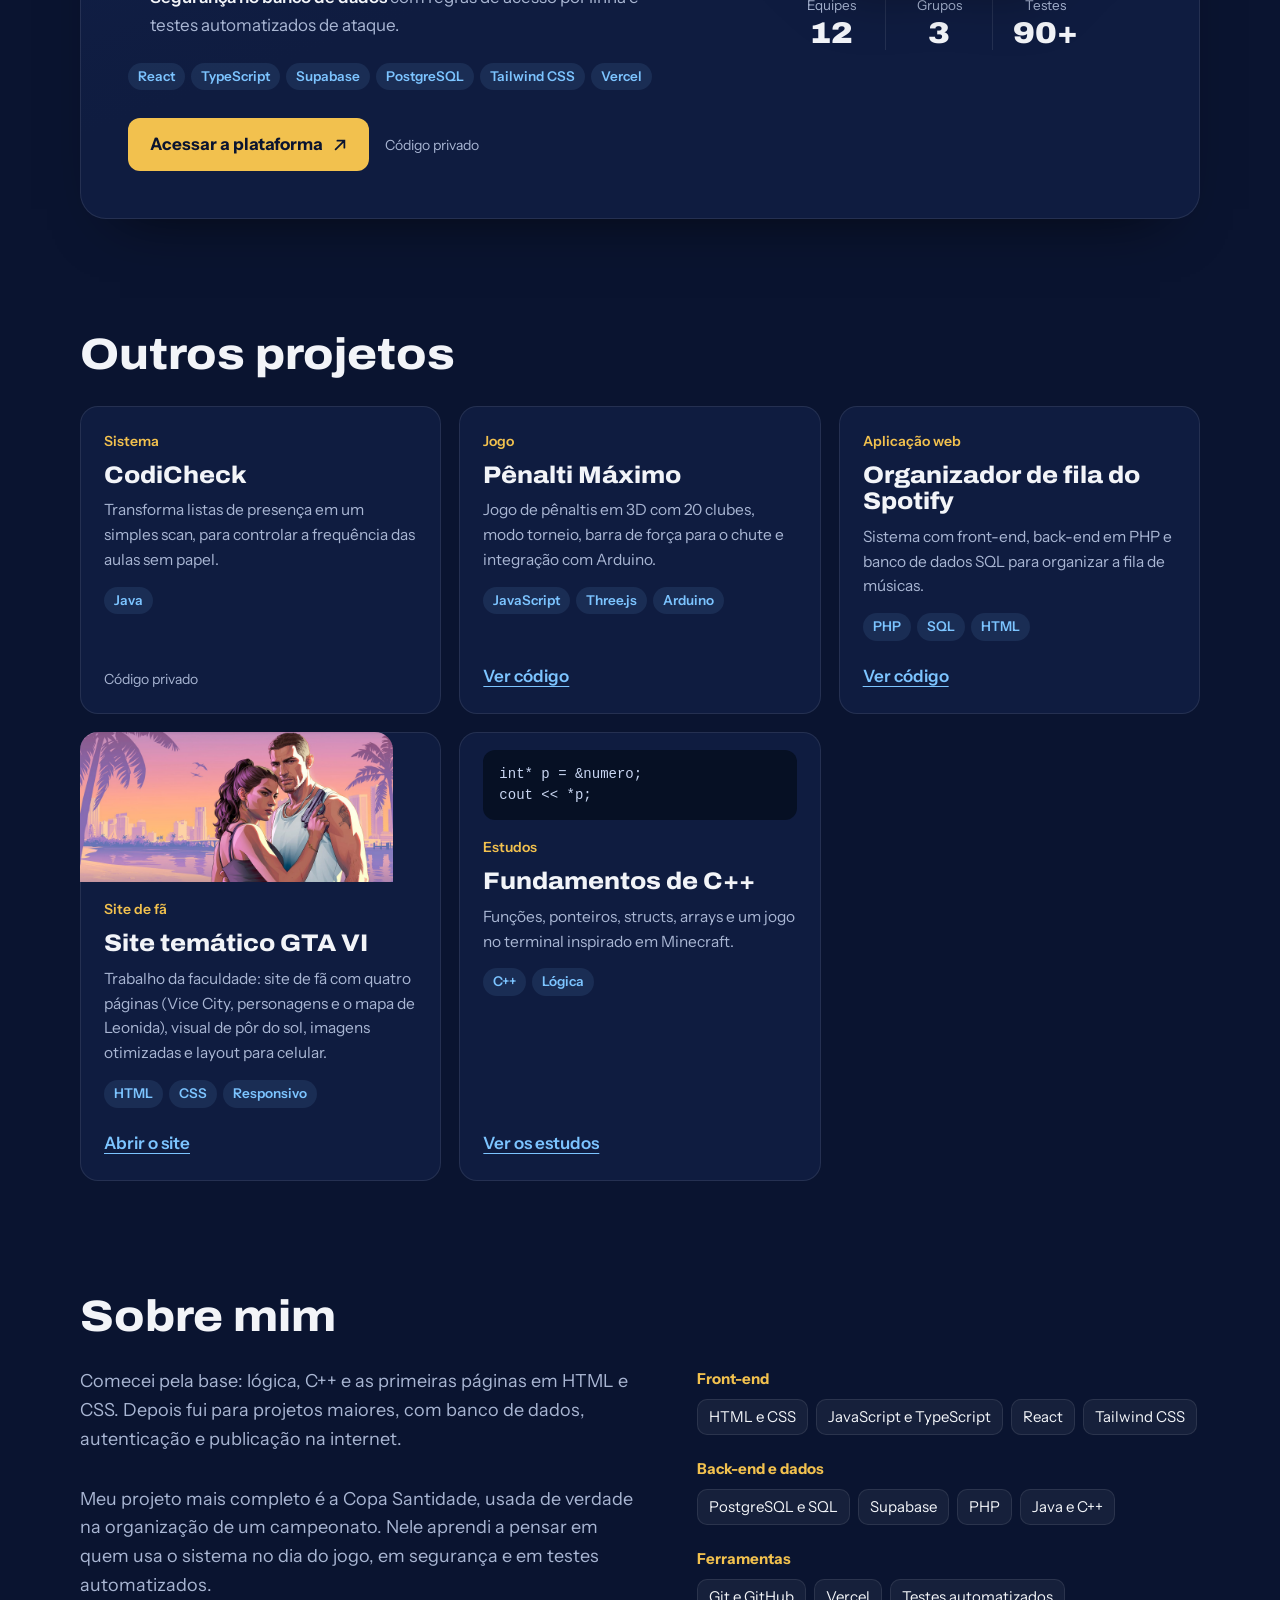
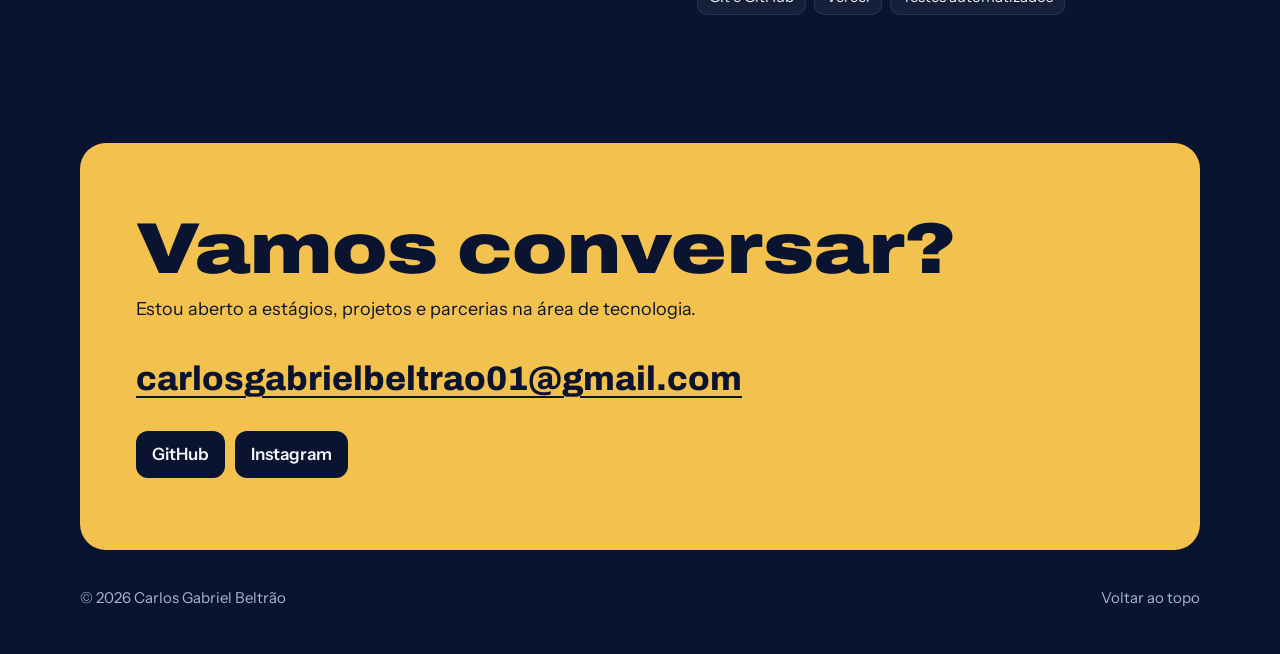
==== commit 7fe39364: "Atualiza o projeto GTA VI no portfólio" ====
--- a/index.html
+++ b/index.html
@@ -136,10 +136,10 @@
 
         <article class="cartao cartao-imagem">
           <img src="img/gtavi.jpg" alt="" loading="lazy">
-          <p class="cartao-tipo">Site com várias páginas</p>
+          <p class="cartao-tipo">Site de fã</p>
           <h3>Site temático GTA VI</h3>
-          <p>Trabalho da faculdade: site com navegação entre páginas e identidade visual própria.</p>
-          <ul class="tags"><li>HTML</li><li>CSS</li></ul>
+          <p>Trabalho da faculdade: site de fã com quatro páginas (Vice City, personagens e o mapa de Leonida), visual de pôr do sol, imagens otimizadas e layout para celular.</p>
+          <ul class="tags"><li>HTML</li><li>CSS</li><li>Responsivo</li></ul>
           <p class="cartao-links"><a href="gta6.html">Abrir o site</a></p>
         </article>
 
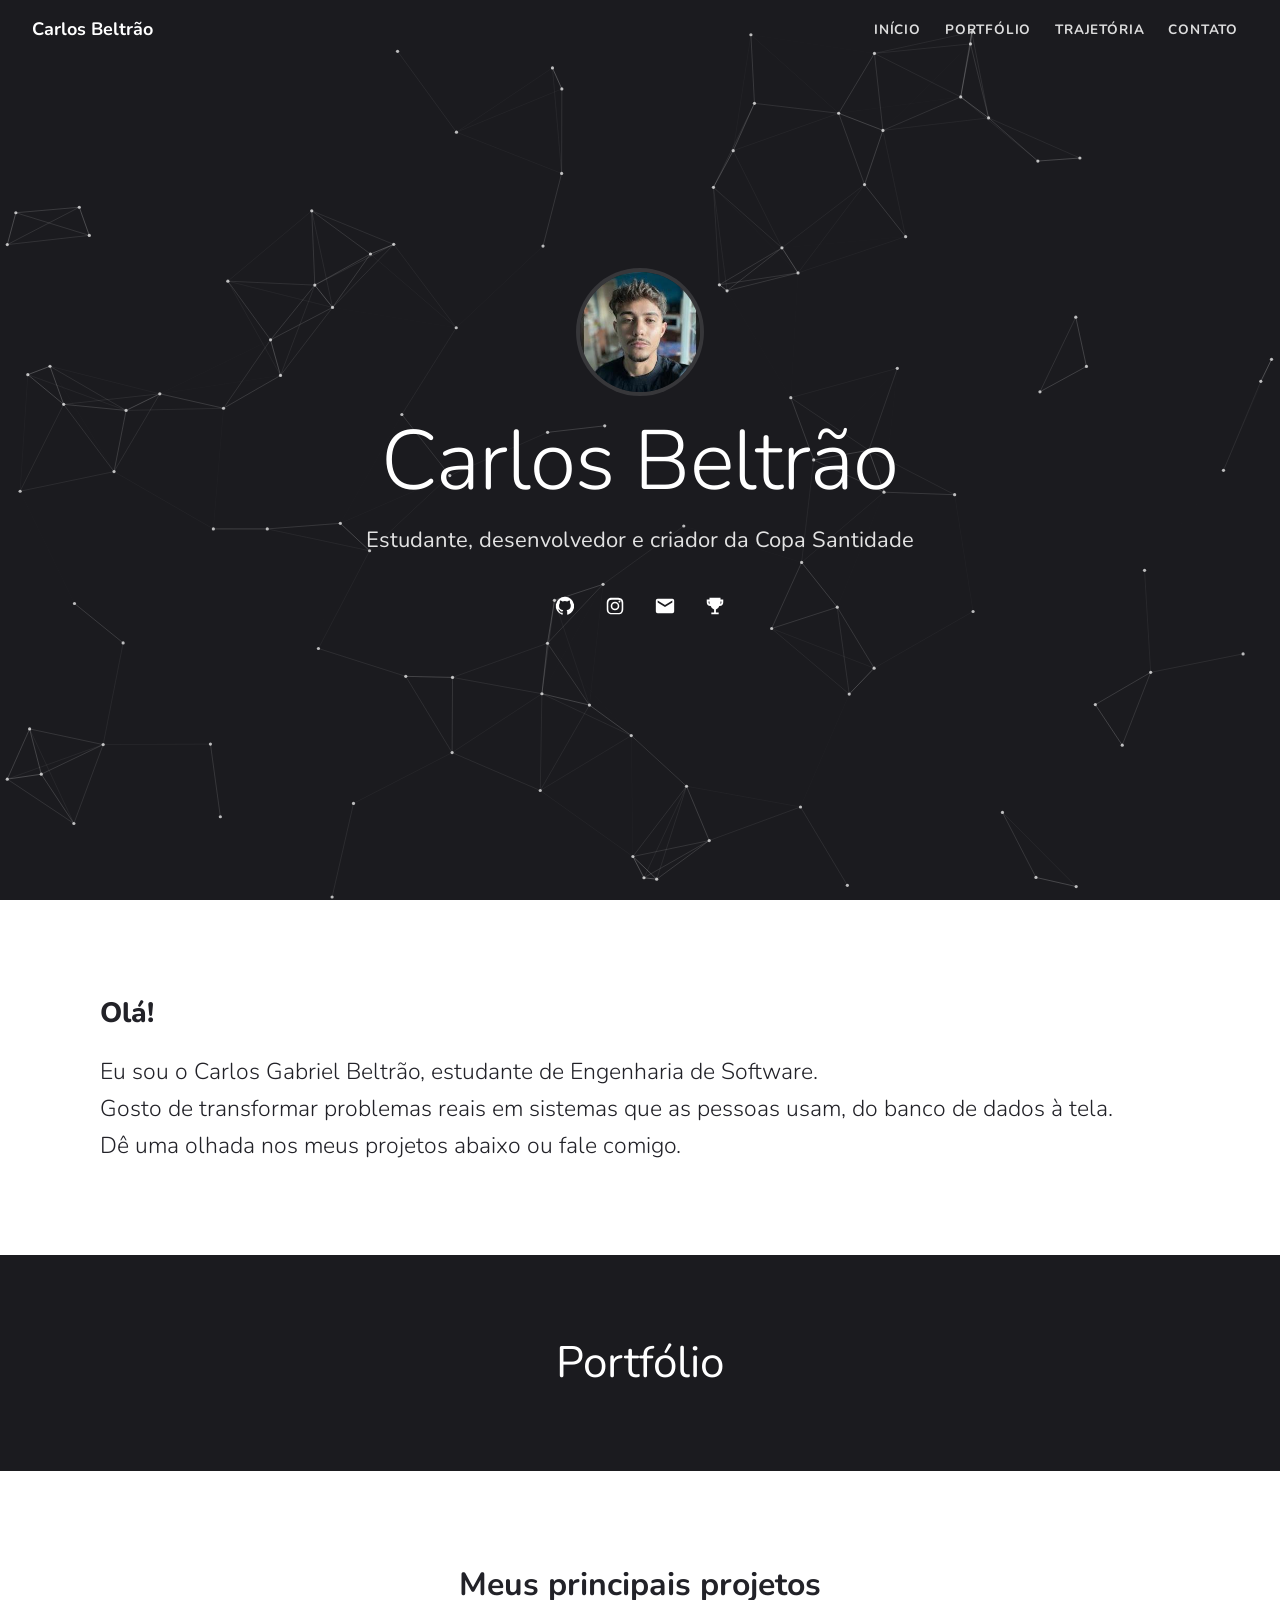
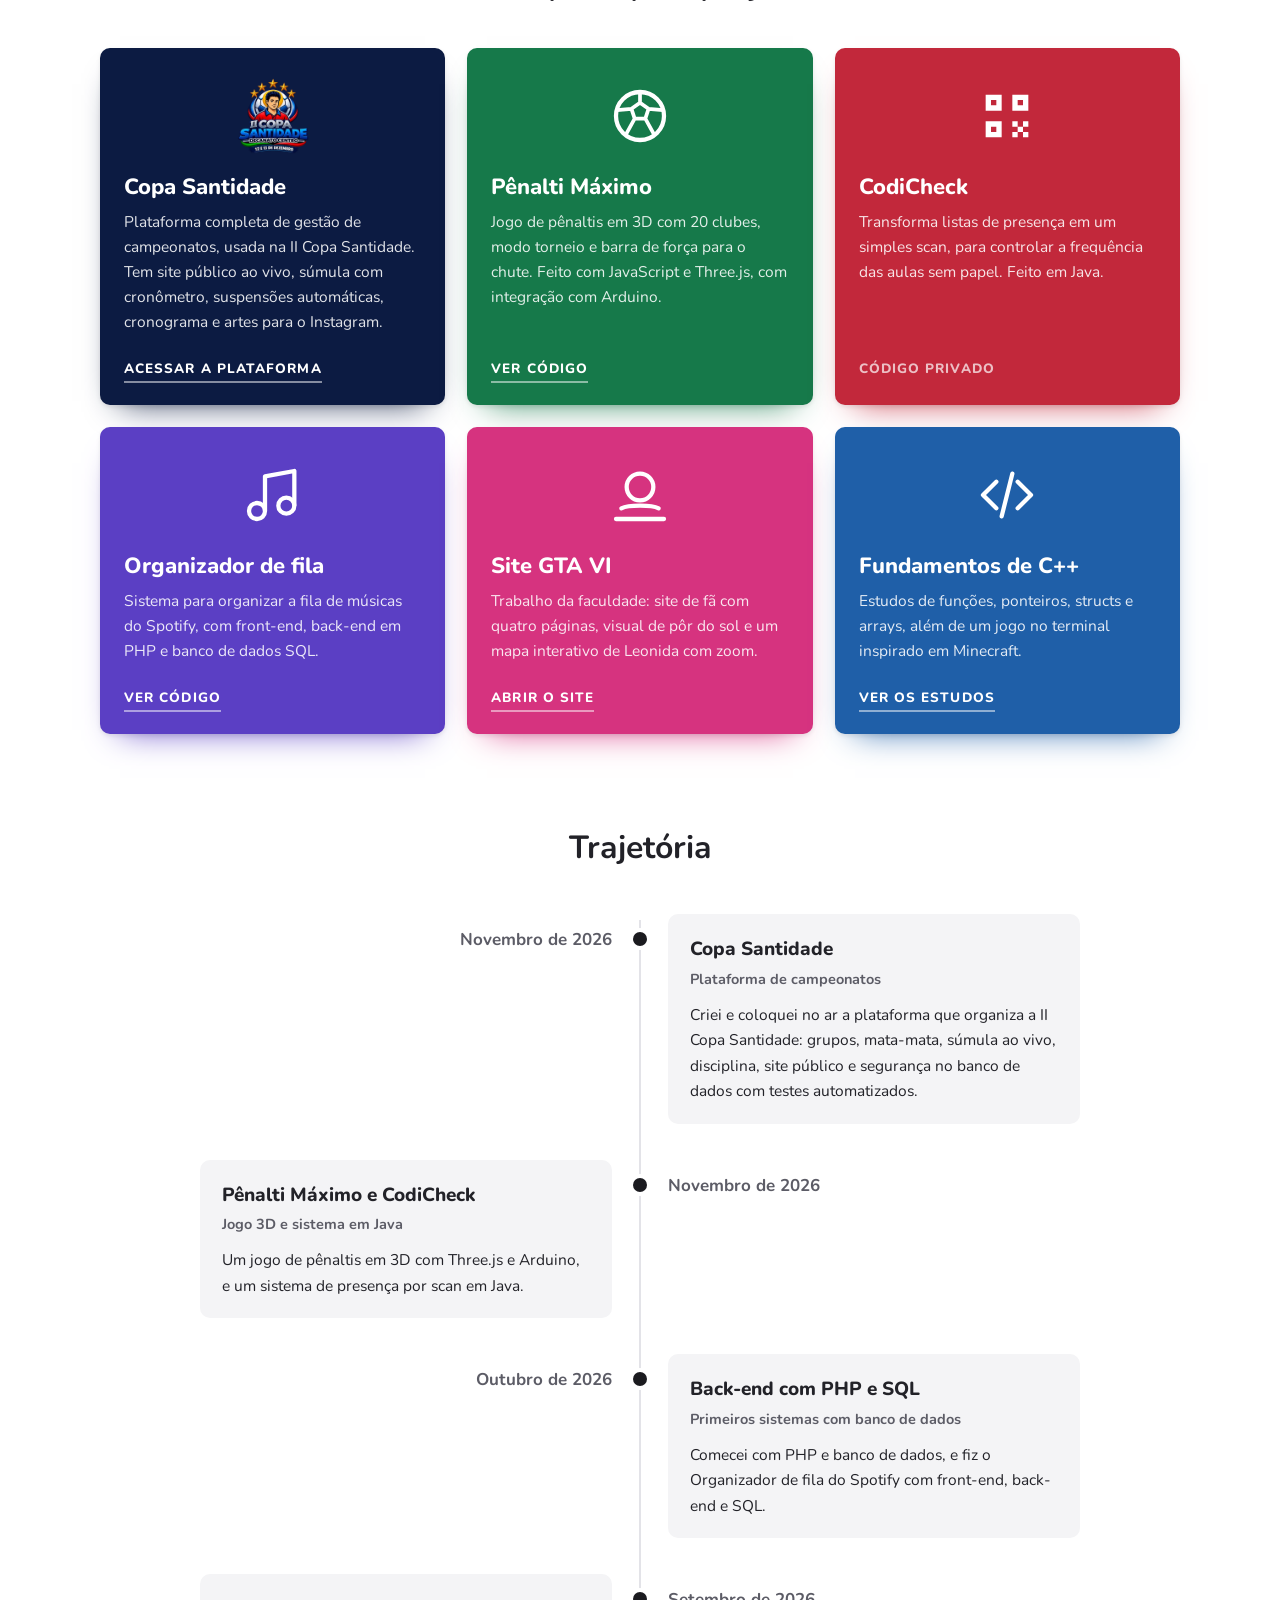
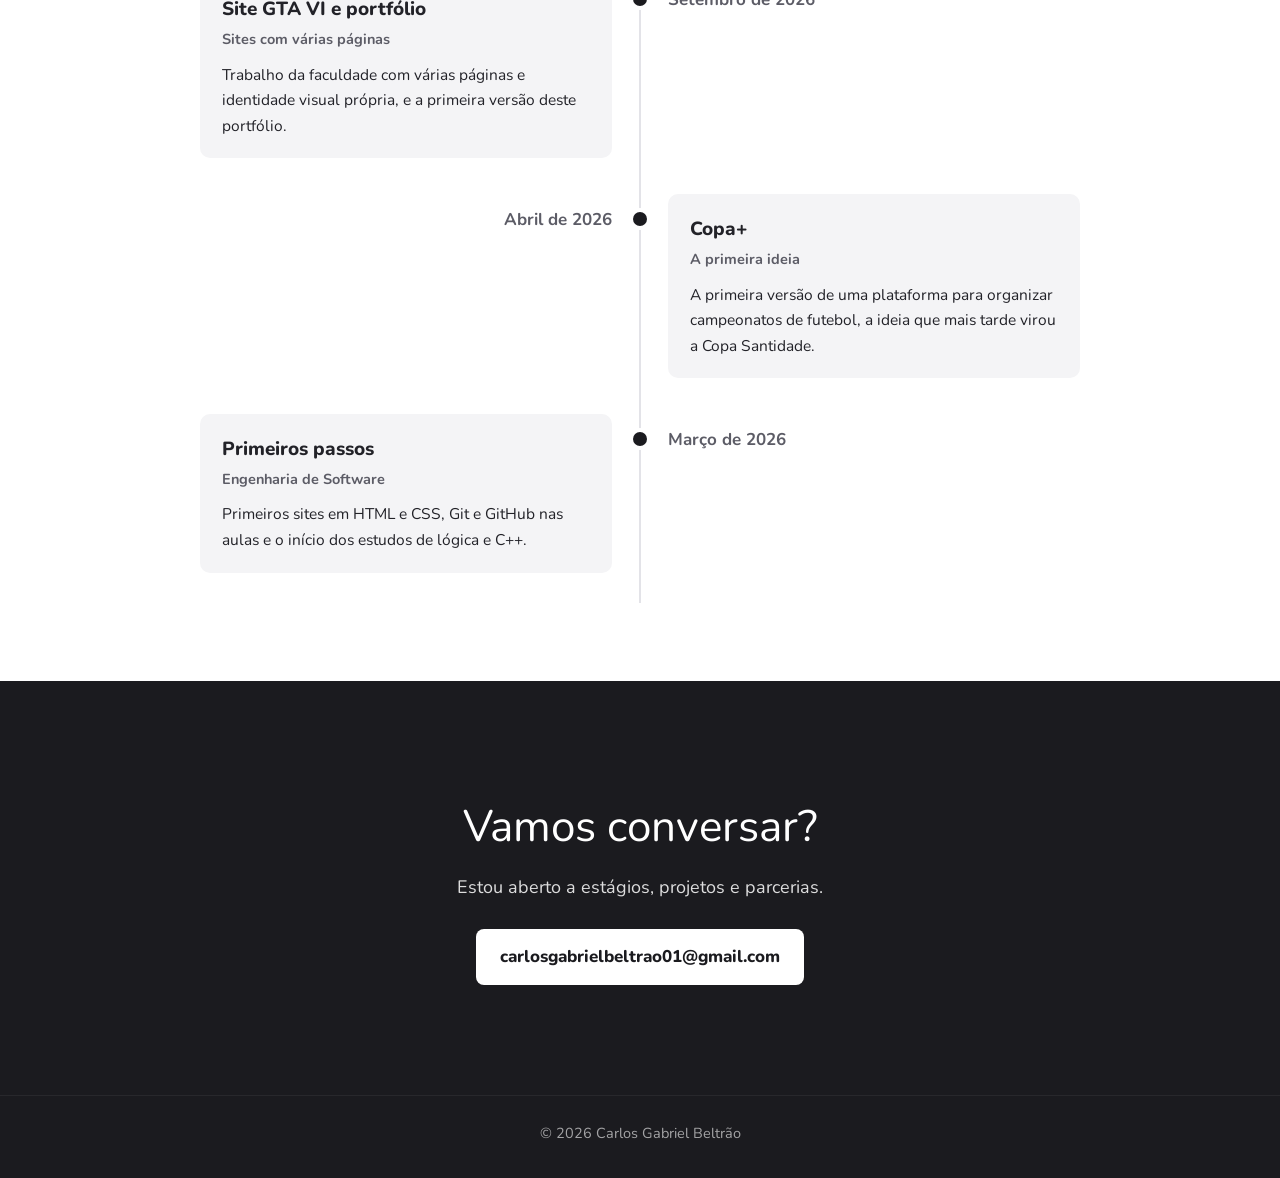
==== commit 42aafac2: "Novo visual do portfólio" ====
--- a/index.html
+++ b/index.html
@@ -3,216 +3,242 @@
 <head>
   <meta charset="UTF-8">
   <meta name="viewport" content="width=device-width, initial-scale=1.0">
-  <title>Carlos Gabriel Beltrão | Desenvolvedor</title>
-  <meta name="description" content="Portfólio de Carlos Gabriel Beltrão, estudante de Engenharia de Software e desenvolvedor web. Criador da plataforma Copa Santidade.">
-  <meta name="theme-color" content="#0a1430">
-  <meta property="og:title" content="Carlos Gabriel Beltrão | Desenvolvedor">
-  <meta property="og:description" content="Estudante de Engenharia de Software e desenvolvedor web. Criador da plataforma Copa Santidade.">
+  <title>Carlos Gabriel Beltrão</title>
+  <meta name="description" content="Carlos Gabriel Beltrão, estudante de Engenharia de Software e desenvolvedor. Criador da plataforma Copa Santidade.">
+  <meta name="theme-color" content="#1b1b1f">
+  <meta property="og:title" content="Carlos Gabriel Beltrão">
+  <meta property="og:description" content="Estudante de Engenharia de Software e desenvolvedor.">
   <meta property="og:image" content="img/carlos.jpg">
   <link rel="icon" href="img/carlos.jpg">
   <link rel="preconnect" href="https://fonts.googleapis.com">
   <link rel="preconnect" href="https://fonts.gstatic.com" crossorigin>
-  <link href="https://fonts.googleapis.com/css2?family=Archivo:wdth,wght@62..125,500..900&family=Instrument+Sans:wght@400;500;600;700&display=swap" rel="stylesheet">
-  <link rel="stylesheet" href="portfolio.css">
+  <link href="https://fonts.googleapis.com/css2?family=Nunito:wght@300;400;600;700;800&display=swap" rel="stylesheet">
+  <link rel="stylesheet" href="portfolio.css?v=3">
 </head>
 
 <body>
-  <a class="pular" href="#conteudo">Pular para o conteúdo</a>
-
-  <header class="topo">
-    <a href="#inicio" class="marca" aria-label="Início">
-      <span class="marca-sigla">CB</span>
-      <span class="marca-nome">Carlos Beltrão</span>
-    </a>
-
-    <button class="menu-botao" type="button" aria-expanded="false" aria-controls="menu">
-      <span class="sr">Abrir menu</span>
-      <span class="menu-linhas" aria-hidden="true"></span>
-    </button>
-
-    <nav id="menu" class="menu" aria-label="Navegação principal">
-      <a href="#projetos">Projetos</a>
-      <a href="#sobre">Sobre</a>
+  <a class="pular" href="#ola">Pular para o conteúdo</a>
+
+  <header class="topo" id="topo">
+    <a class="topo-nome" href="#inicio">Carlos Beltrão</a>
+    <nav aria-label="Navegação principal">
+      <a href="#inicio">Início</a>
+      <a href="#portfolio">Portfólio</a>
+      <a href="#trajetoria">Trajetória</a>
       <a href="#contato">Contato</a>
-      <a class="menu-destaque" href="https://github.com/engsCarlosBeltrao" target="_blank" rel="noopener noreferrer">GitHub</a>
     </nav>
   </header>
 
-  <main id="conteudo">
-
-    <section class="hero" id="inicio">
-      <div class="hero-pessoa">
-        <img src="img/carlos.jpg" alt="Foto de Carlos Gabriel Beltrão" width="96" height="96">
-        <p>Carlos Gabriel Beltrão<br><span>Engenharia de Software</span></p>
+  <section class="ceu" id="inicio">
+    <canvas class="estrelas" aria-hidden="true"></canvas>
+    <div class="ceu-conteudo">
+      <img class="foto" src="img/carlos.jpg" alt="Foto de Carlos Gabriel Beltrão" width="120" height="120">
+      <h1>Carlos Beltrão</h1>
+      <p class="papel">Estudante, desenvolvedor e criador da Copa Santidade</p>
+      <ul class="redes" aria-label="Redes e contato">
+        <li><a href="https://github.com/engsCarlosBeltrao" target="_blank" rel="noopener noreferrer" aria-label="GitHub">
+          <svg viewBox="0 0 24 24" aria-hidden="true"><path d="M12 2a10 10 0 0 0-3.2 19.5c.5.1.7-.2.7-.5v-1.7c-2.8.6-3.4-1.3-3.4-1.3-.5-1.2-1.1-1.5-1.1-1.5-.9-.6.1-.6.1-.6 1 .1 1.5 1 1.5 1 .9 1.5 2.4 1.1 2.9.8.1-.6.4-1.1.6-1.3-2.2-.3-4.6-1.1-4.6-5 0-1.1.4-2 1-2.7-.1-.3-.4-1.3.1-2.7 0 0 .8-.3 2.8 1a9.6 9.6 0 0 1 5 0c1.9-1.3 2.8-1 2.8-1 .5 1.4.2 2.4.1 2.7.6.7 1 1.6 1 2.7 0 3.9-2.3 4.7-4.6 5 .4.3.7.9.7 1.9V21c0 .3.2.6.7.5A10 10 0 0 0 12 2Z"/></svg>
+        </a></li>
+        <li><a href="https://www.instagram.com/gabriel_beltraozz/" target="_blank" rel="noopener noreferrer" aria-label="Instagram">
+          <svg viewBox="0 0 24 24" aria-hidden="true"><path d="M12 7.3a4.7 4.7 0 1 0 0 9.4 4.7 4.7 0 0 0 0-9.4Zm0 7.7a3 3 0 1 1 0-6 3 3 0 0 1 0 6Zm6-7.9a1.1 1.1 0 1 1-2.2 0 1.1 1.1 0 0 1 2.2 0ZM21 8.2c-.1-1.5-.4-2.8-1.5-3.8-1-1-2.3-1.4-3.8-1.5H8.3c-1.5.1-2.8.4-3.8 1.5-1 1-1.4 2.3-1.5 3.8v7.6c.1 1.5.4 2.8 1.5 3.8 1 1 2.3 1.4 3.8 1.5h7.4c1.5-.1 2.8-.4 3.8-1.5 1-1 1.4-2.3 1.5-3.8V8.2Zm-2.1 9.4a3 3 0 0 1-1.7 1.7c-1.2.5-4 .4-5.2.4s-4 .1-5.2-.4a3 3 0 0 1-1.7-1.7c-.5-1.2-.4-4-.4-5.2s-.1-4 .4-5.2a3 3 0 0 1 1.7-1.7c1.2-.5 4-.4 5.2-.4s4-.1 5.2.4a3 3 0 0 1 1.7 1.7c.5 1.2.4 4 .4 5.2s.1 4-.4 5.2Z"/></svg>
+        </a></li>
+        <li><a href="mailto:carlosgabrielbeltrao01@gmail.com" aria-label="E-mail">
+          <svg viewBox="0 0 24 24" aria-hidden="true"><path d="M20 4H4a2 2 0 0 0-2 2v12a2 2 0 0 0 2 2h16a2 2 0 0 0 2-2V6a2 2 0 0 0-2-2Zm0 4.2-8 5-8-5V6l8 5 8-5v2.2Z"/></svg>
+        </a></li>
+        <li><a href="https://copa-santidade.vercel.app" target="_blank" rel="noopener noreferrer" aria-label="Copa Santidade">
+          <svg viewBox="0 0 24 24" aria-hidden="true"><path d="M18 3H6v2H3v3a4 4 0 0 0 4 4h.3A6 6 0 0 0 11 15.9V19H8v2h8v-2h-3v-3.1a6 6 0 0 0 3.7-3.9H17a4 4 0 0 0 4-4V5h-3V3ZM5 8V7h1v3a2 2 0 0 1-1-2Zm14 0a2 2 0 0 1-1 2V7h1v1Z"/></svg>
+        </a></li>
+      </ul>
+    </div>
+  </section>
+
+  <main>
+    <section class="ola" id="ola">
+      <h2>Olá!</h2>
+      <p>
+        Eu sou o Carlos Gabriel Beltrão, estudante de Engenharia de Software.<br>
+        Gosto de transformar problemas reais em sistemas que as pessoas usam, do banco de dados à tela.<br>
+        Dê uma olhada nos meus projetos abaixo ou fale comigo.
+      </p>
+    </section>
+
+    <section class="faixa" id="portfolio" aria-label="Portfólio">
+      <canvas class="estrelas" aria-hidden="true"></canvas>
+      <h2>Portfólio</h2>
+    </section>
+
+    <section class="projetos">
+      <h2 class="titulo">Meus principais projetos</h2>
+
+      <div class="grade">
+        <article class="cartao" style="--cor:#0c1b42">
+          <div class="cartao-icone"><img src="img/copa-santidade.png" alt="" width="72" height="72"></div>
+          <h3>Copa Santidade</h3>
+          <p>Plataforma completa de gestão de campeonatos, usada na II Copa Santidade. Tem site público ao vivo, súmula com cronômetro, suspensões automáticas, cronograma e artes para o Instagram.</p>
+          <a class="cartao-link" href="https://copa-santidade.vercel.app" target="_blank" rel="noopener noreferrer">Acessar a plataforma</a>
+        </article>
+
+        <article class="cartao" style="--cor:#16794a">
+          <div class="cartao-icone"><svg viewBox="0 0 24 24" aria-hidden="true"><circle cx="12" cy="12" r="9" fill="none" stroke="currentColor" stroke-width="1.6"/><path d="m12 7 3.2 2.3-1.2 3.7h-4L8.8 9.3 12 7Zm0-4v4m8.6 2.8-5.4-.5M17.3 19l-3.3-6m-7.3 6 3.3-6M3.4 9.8l5.4-.5" fill="none" stroke="currentColor" stroke-width="1.4" stroke-linejoin="round"/></svg></div>
+          <h3>Pênalti Máximo</h3>
+          <p>Jogo de pênaltis em 3D com 20 clubes, modo torneio e barra de força para o chute. Feito com JavaScript e Three.js, com integração com Arduino.</p>
+          <a class="cartao-link" href="https://github.com/engsCarlosBeltrao/Penalti-maximo" target="_blank" rel="noopener noreferrer">Ver código</a>
+        </article>
+
+        <article class="cartao" style="--cor:#c2283b">
+          <div class="cartao-icone"><svg viewBox="0 0 24 24" aria-hidden="true"><path d="M4 4h6v6H4V4Zm2 2v2h2V6H6Zm8-2h6v6h-6V4Zm2 2v2h2V6h-2ZM4 14h6v6H4v-6Zm2 2v2h2v-2H6Zm8-2h2v2h-2v-2Zm2 2h2v2h-2v-2Zm2-2h2v2h-2v-2Zm0 4h2v2h-2v-2Zm-4 0h2v2h-2v-2Z" fill="currentColor"/></svg></div>
+          <h3>CodiCheck</h3>
+          <p>Transforma listas de presença em um simples scan, para controlar a frequência das aulas sem papel. Feito em Java.</p>
+          <span class="cartao-link cartao-link-off">Código privado</span>
+        </article>
+
+        <article class="cartao" style="--cor:#5b3fc4">
+          <div class="cartao-icone"><svg viewBox="0 0 24 24" aria-hidden="true"><path d="M9 18V5l11-2v13" fill="none" stroke="currentColor" stroke-width="1.6" stroke-linejoin="round"/><circle cx="6" cy="18" r="3" fill="none" stroke="currentColor" stroke-width="1.6"/><circle cx="17" cy="16" r="3" fill="none" stroke="currentColor" stroke-width="1.6"/></svg></div>
+          <h3>Organizador de fila</h3>
+          <p>Sistema para organizar a fila de músicas do Spotify, com front-end, back-end em PHP e banco de dados SQL.</p>
+          <a class="cartao-link" href="https://github.com/engsCarlosBeltrao/Organizador-de-fila-spotify" target="_blank" rel="noopener noreferrer">Ver código</a>
+        </article>
+
+        <article class="cartao" style="--cor:#d6337f">
+          <div class="cartao-icone"><svg viewBox="0 0 24 24" aria-hidden="true"><circle cx="12" cy="9" r="5" fill="none" stroke="currentColor" stroke-width="1.6"/><path d="M3 21h18M5 17c2-1 4-1 7-1s5 0 7 1" fill="none" stroke="currentColor" stroke-width="1.6" stroke-linecap="round"/></svg></div>
+          <h3>Site GTA VI</h3>
+          <p>Trabalho da faculdade: site de fã com quatro páginas, visual de pôr do sol e um mapa interativo de Leonida com zoom.</p>
+          <a class="cartao-link" href="gta6.html">Abrir o site</a>
+        </article>
+
+        <article class="cartao" style="--cor:#1f5fa8">
+          <div class="cartao-icone"><svg viewBox="0 0 24 24" aria-hidden="true"><path d="m8 7-5 5 5 5M16 7l5 5-5 5M14 4l-4 16" fill="none" stroke="currentColor" stroke-width="1.6" stroke-linecap="round" stroke-linejoin="round"/></svg></div>
+          <h3>Fundamentos de C++</h3>
+          <p>Estudos de funções, ponteiros, structs e arrays, além de um jogo no terminal inspirado em Minecraft.</p>
+          <a class="cartao-link" href="cpp.html">Ver os estudos</a>
+        </article>
       </div>
-
-      <h1>Eu crio sistemas que as pessoas <em>usam de verdade.</em></h1>
-
-      <p class="hero-texto">
-        Sou estudante de Engenharia de Software e desenvolvedor web. Gosto de pegar um problema real,
-        entender quem vai usar e construir a solução inteira, do banco de dados à tela.
-      </p>
-
-      <div class="hero-acoes">
-        <a class="botao" href="#projetos">Ver projetos</a>
-        <a class="botao botao-linha" href="#contato">Falar comigo</a>
-      </div>
-    </section>
-
-    <section class="destaque" id="projetos" aria-labelledby="titulo-copa">
-      <div class="destaque-cabeca">
-        <p class="rotulo">Projeto principal</p>
-        <p class="destaque-status"><span class="ponto" aria-hidden="true"></span>No ar e em uso</p>
-      </div>
-
-      <div class="destaque-corpo">
-        <div class="destaque-texto">
-          <h2 id="titulo-copa">Copa Santidade</h2>
-          <p class="destaque-resumo">
-            Plataforma completa de gestão de campeonatos, criada para a II Copa Santidade.
-            Organiza tudo, do sorteio dos grupos à final, e mostra o campeonato ao vivo para o público.
-          </p>
-
-          <ul class="lista-recursos">
-            <li><strong>Site público em tempo real</strong> com feed de cada jogo, classificação, mata-mata, artilharia e disciplina.</li>
-            <li><strong>Súmula ao vivo</strong> com cronômetro, gols, cartões e suspensões calculadas automaticamente.</li>
-            <li><strong>Cronograma automático</strong> que respeita pausas e o descanso mínimo de cada equipe.</li>
-            <li><strong>Artes para o Instagram</strong> geradas com o resultado de cada partida.</li>
-            <li><strong>Segurança no banco de dados</strong> com regras de acesso por linha e testes automatizados de ataque.</li>
-          </ul>
-
-          <ul class="tags" aria-label="Tecnologias">
-            <li>React</li><li>TypeScript</li><li>Supabase</li><li>PostgreSQL</li><li>Tailwind CSS</li><li>Vercel</li>
-          </ul>
-
-          <div class="destaque-acoes">
-            <a class="botao" href="https://copa-santidade.vercel.app" target="_blank" rel="noopener noreferrer">
-              Acessar a plataforma
-              <svg viewBox="0 0 16 16" aria-hidden="true"><path d="M5 3h8v8M13 3 3 13" /></svg>
-            </a>
-            <span class="nota">Código privado</span>
-          </div>
-        </div>
-
-        <figure class="destaque-visual" aria-hidden="true">
-          <img src="img/copa-santidade.png" alt="" width="360" height="360">
-          <dl class="numeros">
-            <div><dt>Equipes</dt><dd>12</dd></div>
-            <div><dt>Grupos</dt><dd>3</dd></div>
-            <div><dt>Testes</dt><dd>90+</dd></div>
-          </dl>
-        </figure>
-      </div>
-    </section>
-
-    <section class="projetos" aria-labelledby="titulo-projetos">
-      <h2 class="titulo-secao" id="titulo-projetos">Outros projetos</h2>
-
-      <div class="grade">
-        <article class="cartao">
-          <p class="cartao-tipo">Sistema</p>
-          <h3>CodiCheck</h3>
-          <p>Transforma listas de presença em um simples scan, para controlar a frequência das aulas sem papel.</p>
-          <ul class="tags"><li>Java</li></ul>
-          <p class="cartao-links"><span class="nota">Código privado</span></p>
-        </article>
-
-        <article class="cartao">
-          <p class="cartao-tipo">Jogo</p>
-          <h3>Pênalti Máximo</h3>
-          <p>Jogo de pênaltis em 3D com 20 clubes, modo torneio, barra de força para o chute e integração com Arduino.</p>
-          <ul class="tags"><li>JavaScript</li><li>Three.js</li><li>Arduino</li></ul>
-          <p class="cartao-links"><a href="https://github.com/engsCarlosBeltrao/Penalti-maximo" target="_blank" rel="noopener noreferrer">Ver código</a></p>
-        </article>
-
-        <article class="cartao">
-          <p class="cartao-tipo">Aplicação web</p>
-          <h3>Organizador de fila do Spotify</h3>
-          <p>Sistema com front-end, back-end em PHP e banco de dados SQL para organizar a fila de músicas.</p>
-          <ul class="tags"><li>PHP</li><li>SQL</li><li>HTML</li></ul>
-          <p class="cartao-links"><a href="https://github.com/engsCarlosBeltrao/Organizador-de-fila-spotify" target="_blank" rel="noopener noreferrer">Ver código</a></p>
-        </article>
-
-
-        <article class="cartao cartao-imagem">
-          <img src="img/gtavi.jpg" alt="" loading="lazy">
-          <p class="cartao-tipo">Site de fã</p>
-          <h3>Site temático GTA VI</h3>
-          <p>Trabalho da faculdade: site de fã com quatro páginas (Vice City, personagens e o mapa de Leonida), visual de pôr do sol, imagens otimizadas e layout para celular.</p>
-          <ul class="tags"><li>HTML</li><li>CSS</li><li>Responsivo</li></ul>
-          <p class="cartao-links"><a href="gta6.html">Abrir o site</a></p>
-        </article>
-
-        <article class="cartao cartao-codigo">
-          <pre aria-hidden="true"><code>int* p = &amp;numero;
-cout &lt;&lt; *p;</code></pre>
-          <p class="cartao-tipo">Estudos</p>
-          <h3>Fundamentos de C++</h3>
-          <p>Funções, ponteiros, structs, arrays e um jogo no terminal inspirado em Minecraft.</p>
-          <ul class="tags"><li>C++</li><li>Lógica</li></ul>
-          <p class="cartao-links"><a href="cpp.html">Ver os estudos</a></p>
-        </article>
-      </div>
-    </section>
-
-    <section class="sobre" id="sobre" aria-labelledby="titulo-sobre">
-      <h2 class="titulo-secao" id="titulo-sobre">Sobre mim</h2>
-
-      <div class="sobre-colunas">
-        <div class="sobre-texto">
-          <p>
-            Comecei pela base: lógica, C++ e as primeiras páginas em HTML e CSS. Depois fui para projetos maiores,
-            com banco de dados, autenticação e publicação na internet.
-          </p>
-          <p>
-            Meu projeto mais completo é a Copa Santidade, usada de verdade na organização de um campeonato.
-            Nele aprendi a pensar em quem usa o sistema no dia do jogo, em segurança e em testes automatizados.
-          </p>
-        </div>
-
-        <div class="habilidades">
-          <div>
-            <h3>Front-end</h3>
-            <ul><li>HTML e CSS</li><li>JavaScript e TypeScript</li><li>React</li><li>Tailwind CSS</li></ul>
-          </div>
-          <div>
-            <h3>Back-end e dados</h3>
-            <ul><li>PostgreSQL e SQL</li><li>Supabase</li><li>PHP</li><li>Java e C++</li></ul>
-          </div>
-          <div>
-            <h3>Ferramentas</h3>
-            <ul><li>Git e GitHub</li><li>Vercel</li><li>Testes automatizados</li></ul>
-          </div>
-        </div>
-      </div>
-    </section>
-
-    <section class="contato" id="contato" aria-labelledby="titulo-contato">
+    </section>
+
+    <section class="trajetoria" id="trajetoria">
+      <h2 class="titulo">Trajetória</h2>
+
+      <ol class="linha">
+        <li>
+          <div class="linha-data">Novembro de 2026</div>
+          <div class="linha-cartao">
+            <h3>Copa Santidade</h3>
+            <p class="linha-sub">Plataforma de campeonatos</p>
+            <p>Criei e coloquei no ar a plataforma que organiza a II Copa Santidade: grupos, mata-mata, súmula ao vivo, disciplina, site público e segurança no banco de dados com testes automatizados.</p>
+          </div>
+        </li>
+        <li>
+          <div class="linha-data">Novembro de 2026</div>
+          <div class="linha-cartao">
+            <h3>Pênalti Máximo e CodiCheck</h3>
+            <p class="linha-sub">Jogo 3D e sistema em Java</p>
+            <p>Um jogo de pênaltis em 3D com Three.js e Arduino, e um sistema de presença por scan em Java.</p>
+          </div>
+        </li>
+        <li>
+          <div class="linha-data">Outubro de 2026</div>
+          <div class="linha-cartao">
+            <h3>Back-end com PHP e SQL</h3>
+            <p class="linha-sub">Primeiros sistemas com banco de dados</p>
+            <p>Comecei com PHP e banco de dados, e fiz o Organizador de fila do Spotify com front-end, back-end e SQL.</p>
+          </div>
+        </li>
+        <li>
+          <div class="linha-data">Setembro de 2026</div>
+          <div class="linha-cartao">
+            <h3>Site GTA VI e portfólio</h3>
+            <p class="linha-sub">Sites com várias páginas</p>
+            <p>Trabalho da faculdade com várias páginas e identidade visual própria, e a primeira versão deste portfólio.</p>
+          </div>
+        </li>
+        <li>
+          <div class="linha-data">Abril de 2026</div>
+          <div class="linha-cartao">
+            <h3>Copa+</h3>
+            <p class="linha-sub">A primeira ideia</p>
+            <p>A primeira versão de uma plataforma para organizar campeonatos de futebol, a ideia que mais tarde virou a Copa Santidade.</p>
+          </div>
+        </li>
+        <li>
+          <div class="linha-data">Março de 2026</div>
+          <div class="linha-cartao">
+            <h3>Primeiros passos</h3>
+            <p class="linha-sub">Engenharia de Software</p>
+            <p>Primeiros sites em HTML e CSS, Git e GitHub nas aulas e o início dos estudos de lógica e C++.</p>
+          </div>
+        </li>
+      </ol>
+    </section>
+
+    <section class="faixa faixa-contato" id="contato" aria-labelledby="titulo-contato">
+      <canvas class="estrelas" aria-hidden="true"></canvas>
       <h2 id="titulo-contato">Vamos conversar?</h2>
-      <p>Estou aberto a estágios, projetos e parcerias na área de tecnologia.</p>
-      <a class="contato-email" href="mailto:carlosgabrielbeltrao01@gmail.com">carlosgabrielbeltrao01@gmail.com</a>
-      <ul class="contato-redes">
-        <li><a href="https://github.com/engsCarlosBeltrao" target="_blank" rel="noopener noreferrer">GitHub</a></li>
-        <li><a href="https://www.instagram.com/gabriel_beltraozz/" target="_blank" rel="noopener noreferrer">Instagram</a></li>
-      </ul>
+      <p>Estou aberto a estágios, projetos e parcerias.</p>
+      <a class="botao" href="mailto:carlosgabrielbeltrao01@gmail.com">carlosgabrielbeltrao01@gmail.com</a>
     </section>
   </main>
 
   <footer class="rodape">
     <p>© 2026 Carlos Gabriel Beltrão</p>
-    <a href="#inicio">Voltar ao topo</a>
   </footer>
 
   <script>
-    const botao = document.querySelector('.menu-botao');
-    const menu = document.getElementById('menu');
-    const fechar = () => { botao.setAttribute('aria-expanded', 'false'); menu.classList.remove('aberto'); };
-    botao.addEventListener('click', () => {
-      const aberto = botao.getAttribute('aria-expanded') === 'true';
-      botao.setAttribute('aria-expanded', String(!aberto));
-      menu.classList.toggle('aberto', !aberto);
-    });
-    menu.querySelectorAll('a').forEach((a) => a.addEventListener('click', fechar));
+    // Constelação: pontos que se movem devagar e se ligam quando ficam perto.
+    const parado = window.matchMedia('(prefers-reduced-motion: reduce)').matches
+    document.querySelectorAll('canvas.estrelas').forEach((canvas) => {
+      const ctx = canvas.getContext('2d')
+      let pontos = [], largura = 0, altura = 0, visivel = true
+      const ligar = 130
+
+      function montar() {
+        const dpr = Math.min(window.devicePixelRatio || 1, 2)
+        largura = canvas.clientWidth; altura = canvas.clientHeight
+        canvas.width = largura * dpr; canvas.height = altura * dpr
+        ctx.setTransform(dpr, 0, 0, dpr, 0, 0)
+        const quantidade = Math.round(Math.min(110, (largura * altura) / 9000))
+        pontos = Array.from({ length: quantidade }, () => ({
+          x: Math.random() * largura, y: Math.random() * altura,
+          vx: (Math.random() - 0.5) * 0.25, vy: (Math.random() - 0.5) * 0.25,
+        }))
+      }
+
+      function desenhar() {
+        ctx.clearRect(0, 0, largura, altura)
+        for (const p of pontos) {
+          if (!parado) {
+            p.x += p.vx; p.y += p.vy
+            if (p.x < 0 || p.x > largura) p.vx *= -1
+            if (p.y < 0 || p.y > altura) p.vy *= -1
+          }
+        }
+        ctx.lineWidth = 1
+        for (let i = 0; i < pontos.length; i++) {
+          for (let j = i + 1; j < pontos.length; j++) {
+            const dx = pontos[i].x - pontos[j].x, dy = pontos[i].y - pontos[j].y
+            const d = Math.hypot(dx, dy)
+            if (d < ligar) {
+              ctx.strokeStyle = 'rgba(255,255,255,' + (0.28 * (1 - d / ligar)).toFixed(3) + ')'
+              ctx.beginPath(); ctx.moveTo(pontos[i].x, pontos[i].y); ctx.lineTo(pontos[j].x, pontos[j].y); ctx.stroke()
+            }
+          }
+        }
+        ctx.fillStyle = 'rgba(255,255,255,0.7)'
+        for (const p of pontos) { ctx.beginPath(); ctx.arc(p.x, p.y, 1.6, 0, Math.PI * 2); ctx.fill() }
+        if (!parado && visivel) requestAnimationFrame(desenhar)
+      }
+
+      new IntersectionObserver(([e]) => {
+        const antes = visivel; visivel = e.isIntersecting
+        if (visivel && !antes && !parado) requestAnimationFrame(desenhar)
+      }).observe(canvas)
+      window.addEventListener('resize', () => { montar(); if (parado) desenhar() })
+      montar(); desenhar()
+    })
+
+    // Barra do topo fica sólida depois que sai da abertura.
+    const topo = document.getElementById('topo')
+    const ceu = document.getElementById('inicio')
+    new IntersectionObserver(([e]) => topo.classList.toggle('solido', !e.isIntersecting), { rootMargin: '-64px 0px 0px 0px' }).observe(ceu)
   </script>
 </body>
 </html>
--- a/portfolio.css
+++ b/portfolio.css
@@ -1,216 +1,114 @@
 :root {
-  --fundo: #0a1430;
-  --fundo-2: #0f1c40;
-  --superficie: #13234f;
-  --linha: rgb(255 255 255 / 0.09);
-  --texto: #f2f4f8;
-  --texto-2: #a9b6d3;
-  --ouro: #f2c14e;
-  --azul: #7cc4ff;
-  --display: "Archivo", "Arial Narrow", sans-serif;
-  --corpo: "Instrument Sans", system-ui, sans-serif;
-  --largura: 1120px;
-  --raio: 18px;
+  --escuro: #1b1b1f;
+  --escuro-2: #26262c;
+  --claro: #ffffff;
+  --cinza: #f4f4f6;
+  --texto: #222228;
+  --texto-2: #5c5c66;
+  --linha: #e3e3e8;
+  --fonte: "Nunito", system-ui, sans-serif;
+  --largura: 1080px;
 }
 
 * { box-sizing: border-box; margin: 0; padding: 0; }
-html { scroll-behavior: smooth; scroll-padding-top: 88px; }
-body {
-  background:
-    radial-gradient(60rem 30rem at 85% -10rem, rgb(47 107 255 / 0.18), transparent 70%),
-    var(--fundo);
-  background-repeat: no-repeat;
-  color: var(--texto);
-  font-family: var(--corpo);
-  font-size: 17px;
-  line-height: 1.6;
-  -webkit-font-smoothing: antialiased;
-}
+html { scroll-behavior: smooth; scroll-padding-top: 60px; }
+body { background: var(--claro); color: var(--texto); font-family: var(--fonte); font-size: 17px; line-height: 1.65; -webkit-font-smoothing: antialiased; }
 img { display: block; max-width: 100%; }
 a { color: inherit; }
-ul { list-style: none; }
-:focus-visible { outline: 2px solid var(--azul); outline-offset: 3px; border-radius: 6px; }
-::selection { background: var(--ouro); color: var(--fundo); }
+:focus-visible { outline: 2px solid #6aa9ff; outline-offset: 3px; border-radius: 6px; }
 
-.sr { position: absolute; width: 1px; height: 1px; overflow: hidden; clip: rect(0 0 0 0); }
-.pular { position: absolute; left: 16px; top: -60px; z-index: 50; padding: 10px 16px; border-radius: 10px; background: var(--ouro); color: var(--fundo); font-weight: 700; text-decoration: none; }
+.pular { position: absolute; left: 16px; top: -60px; z-index: 50; padding: 10px 16px; border-radius: 8px; background: #fff; color: #000; font-weight: 700; text-decoration: none; }
 .pular:focus { top: 12px; }
 
-main, .topo, .rodape { width: min(var(--largura), 100% - 32px); margin-inline: auto; }
+/* Barra do topo: transparente sobre o céu, sólida depois */
+.topo {
+  position: fixed; inset: 0 0 auto; z-index: 30;
+  display: flex; align-items: center; justify-content: space-between; gap: 16px;
+  height: 60px; padding: 0 clamp(16px, 3vw, 32px);
+  color: #fff; transition: background-color .25s, box-shadow .25s;
+}
+.topo.solido { background: rgb(27 27 31 / 0.92); backdrop-filter: blur(8px); box-shadow: 0 1px 0 rgb(255 255 255 / 0.06); }
+.topo-nome { font-weight: 700; font-size: 18px; text-decoration: none; }
+.topo nav { display: flex; gap: 4px; }
+.topo nav a { padding: 6px 10px; border-radius: 6px; font-size: 13.5px; font-weight: 700; letter-spacing: 0.06em; text-transform: uppercase; text-decoration: none; opacity: 0.85; }
+.topo nav a:hover { opacity: 1; background: rgb(255 255 255 / 0.08); }
 
-/* Topo */
-.topo {
-  position: sticky; top: 0; z-index: 20;
-  display: flex; align-items: center; justify-content: space-between; gap: 16px;
-  padding: 18px 0;
-  background: linear-gradient(var(--fundo) 70%, transparent);
-}
-.marca { display: inline-flex; align-items: center; gap: 12px; text-decoration: none; }
-.marca-sigla {
-  display: grid; place-items: center; width: 40px; height: 40px; border-radius: 12px;
-  background: var(--ouro); color: var(--fundo);
-  font-family: var(--display); font-weight: 900; font-stretch: 112%; font-size: 17px;
-}
-.marca-nome { font-weight: 600; }
-.menu { display: flex; align-items: center; gap: 6px; }
-.menu a { padding: 8px 14px; border-radius: 10px; color: var(--texto-2); font-weight: 500; text-decoration: none; transition: color .15s, background-color .15s; }
-.menu a:hover { color: var(--texto); background: rgb(255 255 255 / 0.06); }
-.menu .menu-destaque { color: var(--texto); box-shadow: inset 0 0 0 1px var(--linha); }
-.menu-botao { display: none; }
+/* Abertura com a constelação */
+.ceu { position: relative; display: grid; place-items: center; min-height: 100vh; min-height: 100svh; padding: 80px 16px; background: var(--escuro); color: #fff; overflow: hidden; }
+.estrelas { position: absolute; inset: 0; width: 100%; height: 100%; }
+.ceu-conteudo { position: relative; z-index: 1; display: flex; flex-direction: column; align-items: center; text-align: center; }
+.foto { width: 120px; height: 120px; border-radius: 50%; object-fit: cover; box-shadow: 0 0 0 4px rgb(255 255 255 / 0.12); }
+.ceu h1 { margin-top: 26px; font-weight: 300; font-size: clamp(46px, 8vw, 84px); line-height: 1.05; letter-spacing: -0.01em; }
+.papel { margin-top: 16px; font-size: clamp(18px, 2.2vw, 22px); font-weight: 400; color: rgb(255 255 255 / 0.88); }
+.redes { display: flex; gap: 6px; margin-top: 26px; list-style: none; }
+.redes a { display: grid; place-items: center; width: 44px; height: 44px; border-radius: 50%; color: #fff; transition: background-color .15s, transform .15s; }
+.redes a:hover { background: rgb(255 255 255 / 0.12); transform: translateY(-2px); }
+.redes svg { width: 22px; height: 22px; fill: currentColor; }
 
-/* Botões e etiquetas */
-.botao {
-  display: inline-flex; align-items: center; gap: 10px;
-  padding: 13px 22px; border-radius: 12px;
-  background: var(--ouro); color: var(--fundo);
-  font-weight: 700; text-decoration: none;
-  transition: transform .15s, background-color .15s;
-}
-.botao:hover { background: #f7d06f; transform: translateY(-1px); }
-.botao svg { width: 14px; height: 14px; fill: none; stroke: currentColor; stroke-width: 2; stroke-linecap: round; }
-.botao-linha { background: transparent; color: var(--texto); box-shadow: inset 0 0 0 1.5px rgb(255 255 255 / 0.22); }
-.botao-linha:hover { background: rgb(255 255 255 / 0.06); }
-.tags { display: flex; flex-wrap: wrap; gap: 6px; }
-.tags li { padding: 3px 10px; border-radius: 999px; background: rgb(124 196 255 / 0.1); color: var(--azul); font-size: 13.5px; font-weight: 600; }
-.nota { color: var(--texto-2); font-size: 14px; }
-.titulo-secao { font-family: var(--display); font-weight: 800; font-stretch: 110%; font-size: clamp(30px, 4vw, 44px); line-height: 1.05; margin-bottom: 28px; }
+/* Apresentação */
+.ola { width: min(var(--largura), 100% - 32px); margin: 0 auto; padding: clamp(56px, 8vw, 90px) 0; }
+.ola h2 { font-size: 28px; font-weight: 800; }
+.ola p { margin-top: 18px; font-size: clamp(19px, 2vw, 23px); font-weight: 300; line-height: 1.6; color: var(--texto); }
 
-/* Hero */
-.hero { padding: clamp(48px, 9vw, 120px) 0 clamp(56px, 8vw, 96px); }
-.hero-pessoa { display: flex; align-items: center; gap: 14px; margin-bottom: 28px; }
-.hero-pessoa img { width: 64px; height: 64px; border-radius: 50%; object-fit: cover; box-shadow: 0 0 0 3px var(--fundo), 0 0 0 5px var(--ouro); }
-.hero-pessoa p { font-weight: 600; line-height: 1.3; }
-.hero-pessoa span { color: var(--texto-2); font-weight: 400; font-size: 15px; }
-.hero h1 {
-  max-width: 15ch;
-  font-family: var(--display); font-weight: 900; font-stretch: 118%;
-  font-size: clamp(42px, 8.4vw, 108px); line-height: 0.95; letter-spacing: -0.01em;
-}
-.hero h1 em { font-style: normal; color: var(--ouro); }
-.hero-texto { max-width: 58ch; margin-top: 28px; color: var(--texto-2); font-size: clamp(17px, 1.6vw, 20px); }
-.hero-acoes { display: flex; flex-wrap: wrap; gap: 12px; margin-top: 34px; }
+/* Faixa escura com constelação */
+.faixa { position: relative; overflow: hidden; display: grid; place-items: center; padding: clamp(44px, 7vw, 72px) 16px; background: var(--escuro); color: #fff; text-align: center; }
+.faixa h2 { position: relative; z-index: 1; font-weight: 400; font-size: clamp(32px, 4.5vw, 44px); }
+.faixa p, .faixa .botao { position: relative; z-index: 1; }
 
-/* Entrada única da página, só no topo */
-@keyframes surgir { from { opacity: 0; transform: translateY(14px); } to { opacity: 1; transform: none; } }
-.hero > * { animation: surgir .7s cubic-bezier(.2,.7,.2,1) both; }
-.hero > :nth-child(2) { animation-delay: .08s; }
-.hero > :nth-child(3) { animation-delay: .16s; }
-.hero > :nth-child(4) { animation-delay: .24s; }
-
-/* Projeto principal */
-.destaque {
-  position: relative; overflow: hidden;
-  border-radius: 26px;
-  background: linear-gradient(160deg, var(--superficie), var(--fundo-2) 60%);
-  box-shadow: inset 0 0 0 1px var(--linha), 0 30px 60px -40px rgb(0 0 0 / .8);
-  padding: clamp(24px, 4vw, 48px);
-}
-.destaque::before { content: ""; position: absolute; inset: 0 0 auto; height: 4px; background: linear-gradient(90deg, var(--ouro), var(--azul)); }
-.destaque-cabeca { display: flex; flex-wrap: wrap; justify-content: space-between; gap: 12px; margin-bottom: 18px; }
-.rotulo { color: var(--ouro); font-weight: 700; }
-.destaque-status { display: inline-flex; align-items: center; gap: 8px; color: var(--texto-2); font-size: 15px; }
-.ponto { width: 8px; height: 8px; border-radius: 50%; background: #3fd49b; box-shadow: 0 0 0 4px rgb(63 212 155 / .18); }
-.destaque-corpo { display: grid; grid-template-columns: minmax(0, 1.25fr) minmax(0, 1fr); gap: clamp(28px, 5vw, 64px); align-items: center; }
-.destaque h2 { font-family: var(--display); font-weight: 900; font-stretch: 120%; font-size: clamp(38px, 5.6vw, 68px); line-height: 0.95; }
-.destaque-resumo { margin-top: 16px; color: var(--texto-2); max-width: 54ch; }
-.lista-recursos { display: grid; gap: 12px; margin: 24px 0; }
-.lista-recursos li { position: relative; padding-left: 22px; color: var(--texto-2); }
-.lista-recursos li::before { content: ""; position: absolute; left: 0; top: 0.62em; width: 10px; height: 3px; border-radius: 2px; background: var(--ouro); }
-.lista-recursos strong { color: var(--texto); font-weight: 600; }
-.destaque-acoes { display: flex; flex-wrap: wrap; align-items: center; gap: 16px; margin-top: 28px; }
-
-.destaque-visual { position: relative; display: grid; justify-items: center; gap: 18px; }
-.destaque-visual img { width: min(78%, 300px); filter: drop-shadow(0 18px 30px rgb(0 0 0 / .5)); }
-.numeros { display: grid; grid-template-columns: repeat(3, 1fr); width: min(100%, 320px); text-align: center; }
-.numeros div + div { border-left: 1px solid var(--linha); }
-.numeros dt { color: var(--texto-2); font-size: 13.5px; }
-.numeros dd { font-family: var(--display); font-weight: 900; font-stretch: 110%; font-size: 30px; line-height: 1.1; }
-
-/* Outros projetos */
-.projetos { padding: clamp(64px, 9vw, 112px) 0 0; }
-.grade { display: grid; grid-template-columns: repeat(auto-fill, minmax(290px, 1fr)); gap: 18px; }
+/* Projetos */
+.projetos, .trajetoria { width: min(var(--largura), 100% - 32px); margin: 0 auto; padding: clamp(56px, 8vw, 88px) 0 0; }
+.titulo { text-align: center; font-size: clamp(26px, 3vw, 32px); font-weight: 700; color: var(--texto); }
+.grade { display: grid; grid-template-columns: repeat(auto-fill, minmax(min(300px, 100%), 1fr)); gap: 22px; margin-top: 36px; }
 .cartao {
   display: flex; flex-direction: column; gap: 10px;
-  padding: 24px; border-radius: var(--raio);
-  background: var(--fundo-2); box-shadow: inset 0 0 0 1px var(--linha);
-  transition: box-shadow .2s, transform .2s;
+  padding: 26px 24px 22px; border-radius: 10px;
+  background: var(--cor); color: #fff;
+  box-shadow: 0 2px 4px rgb(0 0 0 / 0.08), 0 16px 32px -20px var(--cor);
+  transition: transform .2s, box-shadow .2s;
 }
-.cartao:hover { box-shadow: inset 0 0 0 1px rgb(124 196 255 / .35); transform: translateY(-2px); }
-.cartao-tipo { color: var(--ouro); font-size: 14px; font-weight: 600; }
-.cartao h3 { font-family: var(--display); font-weight: 800; font-stretch: 108%; font-size: 24px; line-height: 1.1; }
-.cartao > p:not(.cartao-tipo):not(.cartao-links) { color: var(--texto-2); font-size: 15.5px; }
-.cartao .tags { margin-top: 4px; }
-.cartao-links { display: flex; flex-wrap: wrap; gap: 16px; margin-top: auto; padding-top: 12px; }
-.cartao-links a { color: var(--azul); font-weight: 600; text-decoration: underline; text-underline-offset: 4px; text-decoration-thickness: 1px; }
-.cartao-links a:hover { color: var(--texto); }
-.cartao-imagem img { width: calc(100% + 48px); margin: -24px -24px 6px; height: 150px; object-fit: cover; border-radius: var(--raio) var(--raio) 0 0; }
-.cartao-codigo pre {
-  margin: -6px 0 6px; padding: 14px 16px; border-radius: 12px;
-  background: #061024; color: #c9d6f2; font-size: 14px; line-height: 1.5; overflow-x: auto;
-}
+.cartao:hover { transform: translateY(-4px); box-shadow: 0 4px 8px rgb(0 0 0 / 0.1), 0 26px 40px -22px var(--cor); }
+.cartao-icone { display: grid; place-items: center; height: 84px; margin-bottom: 6px; }
+.cartao-icone img { width: 76px; height: 76px; object-fit: contain; }
+.cartao-icone svg { width: 64px; height: 64px; }
+.cartao h3 { font-size: 22px; font-weight: 800; line-height: 1.2; }
+.cartao p { font-size: 15.5px; line-height: 1.6; color: rgb(255 255 255 / 0.88); }
+.cartao-link { align-self: flex-start; margin-top: auto; padding-top: 14px; font-size: 13.5px; font-weight: 800; letter-spacing: 0.08em; text-transform: uppercase; text-decoration: none; color: #fff; border-bottom: 2px solid rgb(255 255 255 / 0.5); }
+.cartao-link:hover { border-bottom-color: #fff; }
+.cartao-link-off { opacity: 0.7; border-bottom-color: transparent; }
 
-/* Sobre */
-.sobre { padding: clamp(64px, 9vw, 112px) 0 0; }
-.sobre-colunas { display: grid; grid-template-columns: minmax(0, 1.1fr) minmax(0, 1fr); gap: clamp(28px, 5vw, 64px); }
-.sobre-texto { display: grid; gap: 16px; color: var(--texto-2); font-size: 18px; max-width: 60ch; }
-.habilidades { display: grid; gap: 22px; }
-.habilidades h3 { font-size: 15px; color: var(--ouro); font-weight: 700; margin-bottom: 8px; }
-.habilidades ul { display: flex; flex-wrap: wrap; gap: 8px; }
-.habilidades li { padding: 6px 12px; border-radius: 10px; background: rgb(255 255 255 / 0.05); box-shadow: inset 0 0 0 1px var(--linha); font-size: 15px; }
+/* Trajetória em linha do tempo */
+.linha { position: relative; margin: 40px auto 0; max-width: 880px; list-style: none; }
+.linha::before { content: ""; position: absolute; top: 6px; bottom: 6px; left: 50%; width: 2px; background: var(--linha); transform: translateX(-50%); }
+.linha li { position: relative; display: grid; grid-template-columns: 1fr 1fr; gap: 56px; padding-bottom: 36px; }
+.linha li::before { content: ""; position: absolute; left: 50%; top: 18px; width: 14px; height: 14px; border-radius: 50%; background: var(--escuro); box-shadow: 0 0 0 4px var(--claro); transform: translateX(-50%); }
+.linha-data { padding-top: 12px; text-align: right; font-weight: 700; color: var(--texto-2); }
+.linha-cartao { padding: 20px 22px; border-radius: 10px; background: var(--cinza); }
+.linha li:nth-child(even) .linha-data { order: 2; text-align: left; }
+.linha li:nth-child(even) .linha-cartao { order: 1; }
+.linha-cartao h3 { font-size: 19px; font-weight: 800; }
+.linha-sub { margin-top: 2px; font-size: 14.5px; font-weight: 700; color: var(--texto-2); }
+.linha-cartao p:not(.linha-sub) { margin-top: 10px; font-size: 15.5px; color: var(--texto); }
 
 /* Contato */
-.contato { margin: clamp(72px, 10vw, 128px) 0 0; padding: clamp(40px, 6vw, 72px) clamp(24px, 5vw, 56px); border-radius: 26px; background: var(--ouro); color: var(--fundo); }
-.contato h2 { font-family: var(--display); font-weight: 900; font-stretch: 118%; font-size: clamp(36px, 6vw, 72px); line-height: 0.95; }
-.contato > p { margin-top: 12px; font-size: 18px; max-width: 48ch; }
-.contato-email {
-  display: inline-block; margin-top: 28px;
-  font-family: var(--display); font-weight: 800; font-stretch: 100%;
-  font-size: clamp(19px, 3.2vw, 34px); text-decoration: underline; text-underline-offset: 6px; text-decoration-thickness: 2px;
-  overflow-wrap: anywhere;
-}
-.contato-redes { display: flex; gap: 10px; margin-top: 24px; }
-.contato-redes a { display: inline-block; padding: 10px 16px; border-radius: 12px; background: var(--fundo); color: var(--texto); font-weight: 600; text-decoration: none; }
-.contato-redes a:hover { background: var(--fundo-2); }
+.faixa-contato { margin-top: clamp(40px, 6vw, 72px); padding-block: clamp(64px, 9vw, 110px); }
+.faixa-contato p { margin-top: 10px; font-size: 18px; color: rgb(255 255 255 / 0.85); }
+.botao { display: inline-block; margin-top: 26px; padding: 14px 24px; border-radius: 8px; background: #fff; color: var(--escuro); font-weight: 800; text-decoration: none; overflow-wrap: anywhere; transition: transform .15s; }
+.botao:hover { transform: translateY(-2px); }
 
-/* Rodapé */
-.rodape { display: flex; justify-content: space-between; gap: 16px; padding: 36px 0 44px; color: var(--texto-2); font-size: 15px; }
-.rodape a { text-decoration: none; }
-.rodape a:hover { color: var(--texto); }
+.rodape { padding: 26px 16px 32px; background: var(--escuro); color: rgb(255 255 255 / 0.6); text-align: center; font-size: 14.5px; border-top: 1px solid rgb(255 255 255 / 0.06); }
 
-/* Celular */
-@media (max-width: 820px) {
-  .destaque-corpo, .sobre-colunas { grid-template-columns: 1fr; }
-  .destaque-visual { order: -1; }
-  .destaque-visual img { width: 180px; }
-}
-@media (max-width: 680px) {
-  body { font-size: 16px; }
-  .marca-nome { display: none; }
-  .menu-botao {
-    display: grid; place-items: center; width: 44px; height: 44px; border: 0; border-radius: 12px;
-    background: rgb(255 255 255 / 0.06); cursor: pointer;
-  }
-  .menu-linhas, .menu-linhas::before, .menu-linhas::after { display: block; width: 18px; height: 2px; border-radius: 2px; background: var(--texto); transition: transform .2s; }
-  .menu-linhas { position: relative; }
-  .menu-linhas::before, .menu-linhas::after { content: ""; position: absolute; left: 0; }
-  .menu-linhas::before { top: -6px; }
-  .menu-linhas::after { top: 6px; }
-  .menu-botao[aria-expanded="true"] .menu-linhas { background: transparent; }
-  .menu-botao[aria-expanded="true"] .menu-linhas::before { transform: translateY(6px) rotate(45deg); }
-  .menu-botao[aria-expanded="true"] .menu-linhas::after { transform: translateY(-6px) rotate(-45deg); }
-  .menu {
-    position: absolute; top: 100%; left: 0; right: 0;
-    display: none; flex-direction: column; align-items: stretch; gap: 4px;
-    padding: 10px; border-radius: 16px; background: var(--fundo-2); box-shadow: inset 0 0 0 1px var(--linha), 0 20px 40px -20px #000;
-  }
-  .menu.aberto { display: flex; }
-  .menu a { padding: 12px 14px; }
-  .hero-acoes .botao { flex: 1 1 auto; justify-content: center; }
-  .rodape { flex-direction: column; }
+@media (max-width: 720px) {
+  .topo nav a { padding: 6px 7px; font-size: 12px; letter-spacing: 0.03em; }
+  .topo-nome { display: none; }
+  .topo { justify-content: center; }
+  .linha::before { left: 7px; }
+  .linha li { grid-template-columns: 1fr; gap: 8px; padding-left: 32px; }
+  .linha li::before { left: 7px; top: 4px; }
+  .linha-data, .linha li:nth-child(even) .linha-data { order: 0; padding-top: 0; text-align: left; }
+  .linha li:nth-child(even) .linha-cartao { order: 1; }
 }
 
 @media (prefers-reduced-motion: reduce) {
   html { scroll-behavior: auto; }
-  .hero > * { animation: none; }
-  .botao, .cartao { transition: none; }
+  .cartao, .botao, .redes a { transition: none; }
 }
